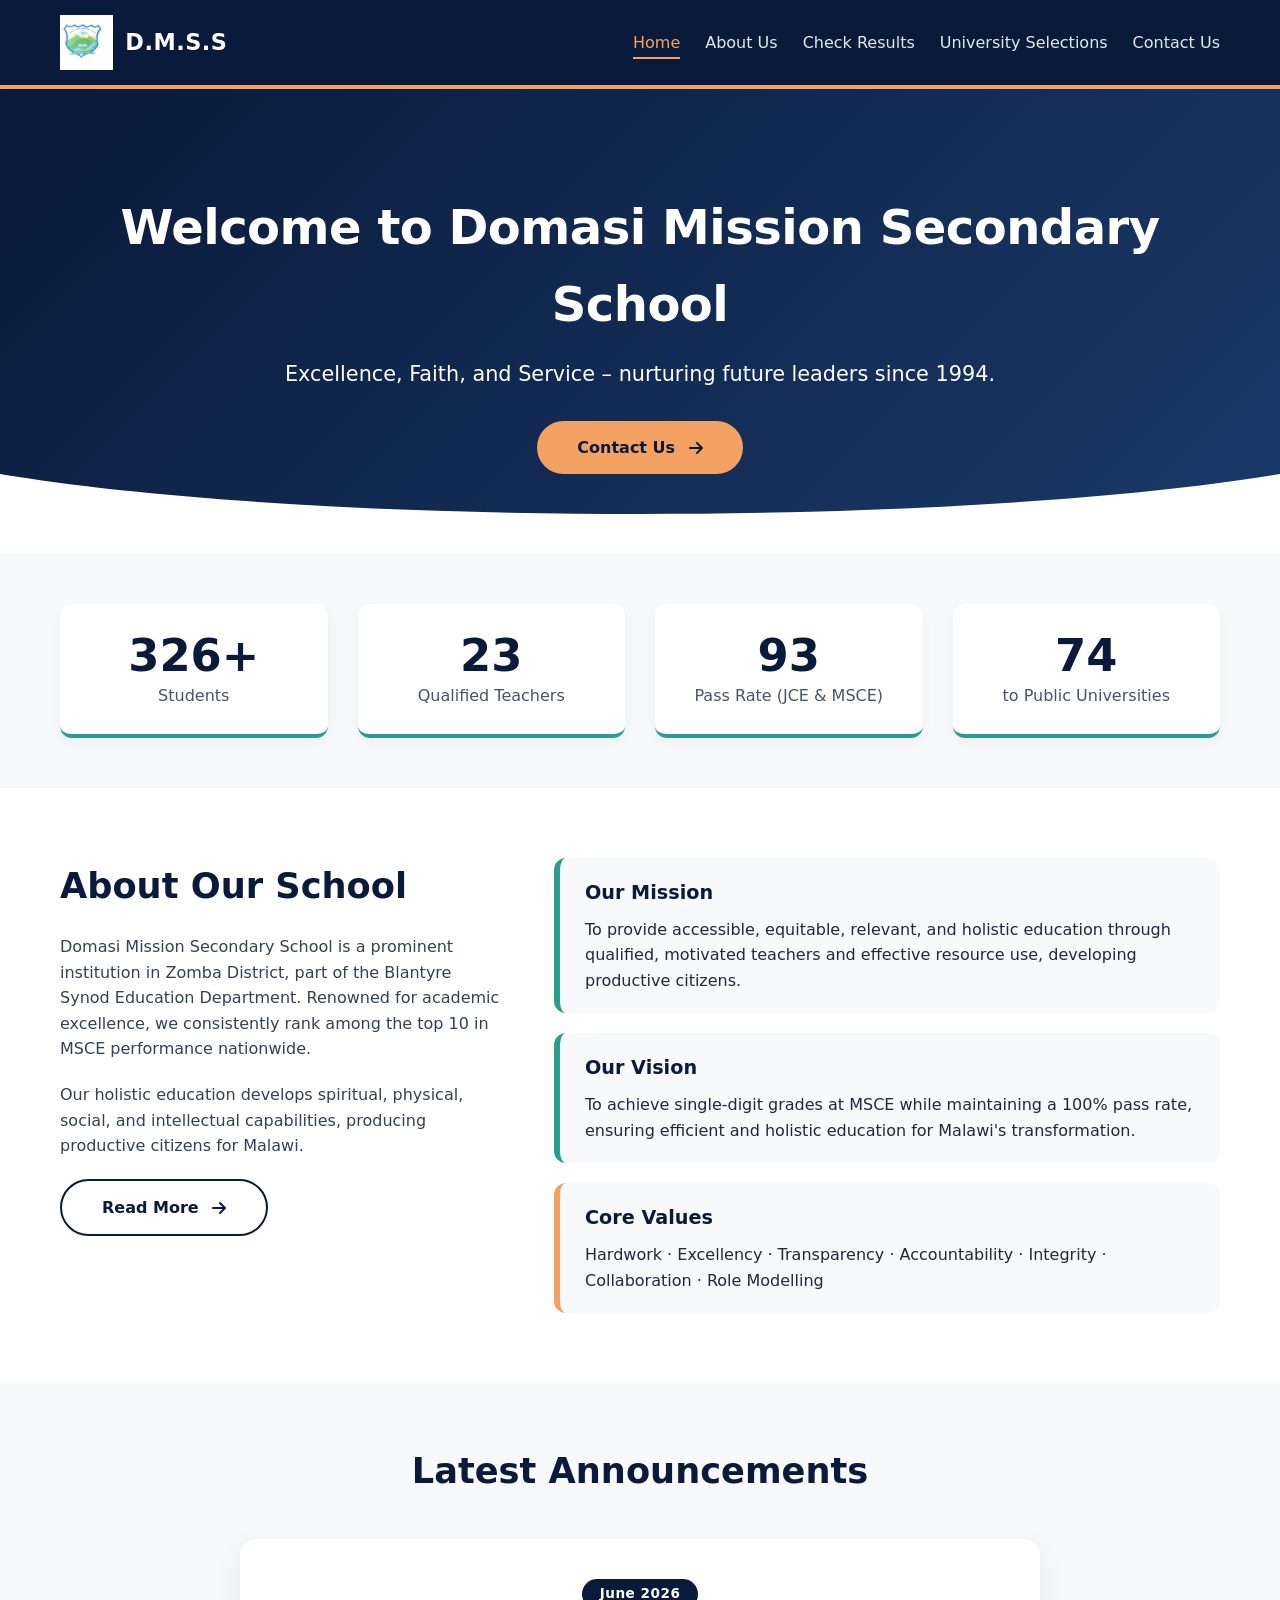
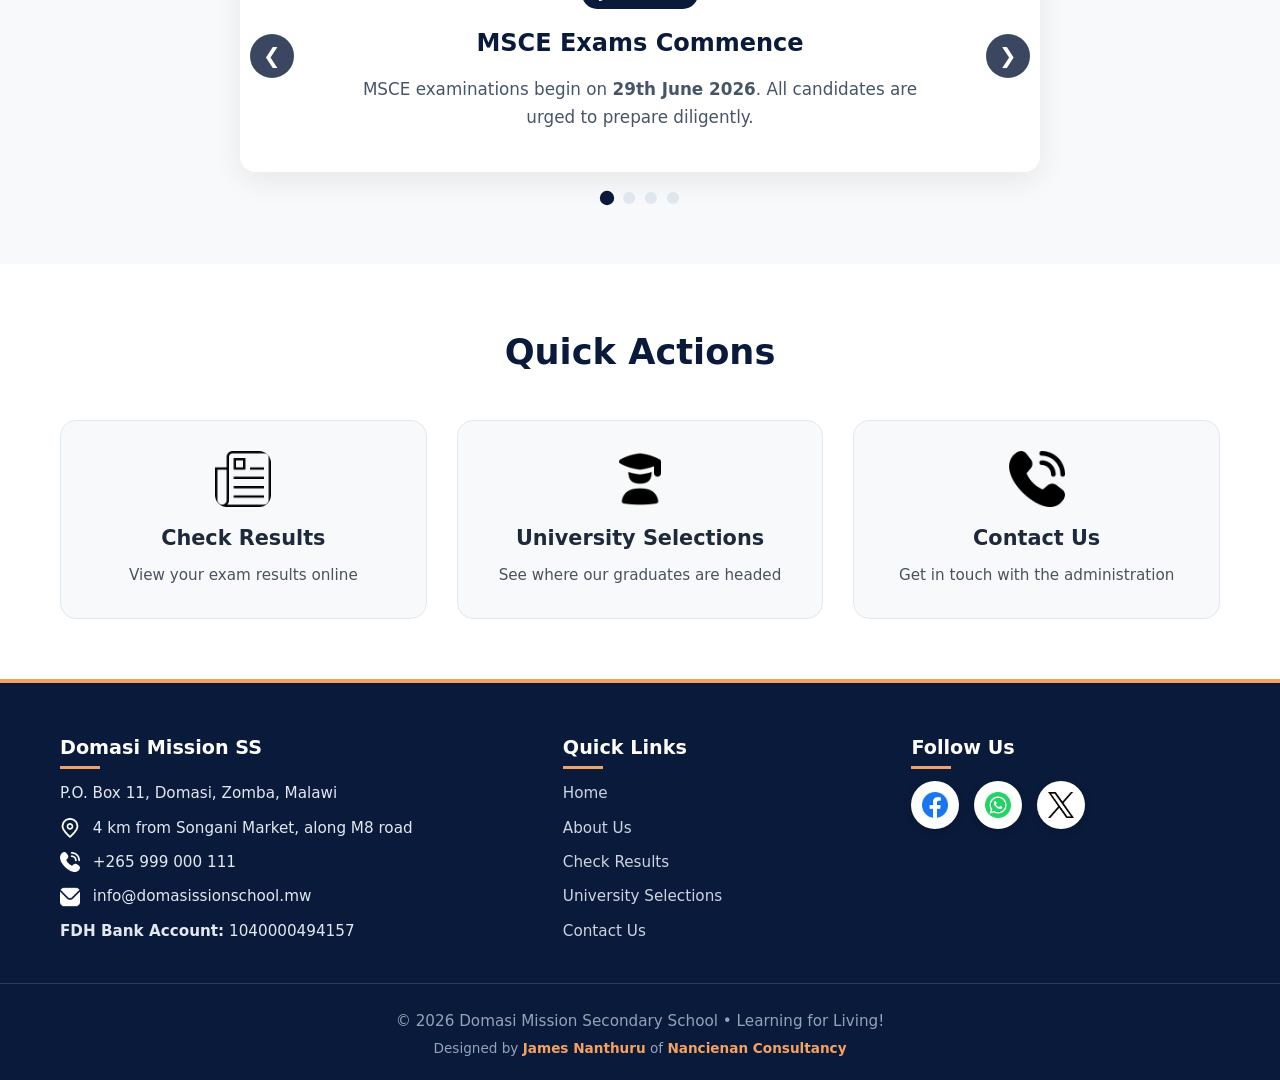
==== index.html @ 6a3d7a9d "the new web updates" ====
<!DOCTYPE html>
<html lang="en">
<head>
    <meta charset="UTF-8" />
    <meta name="viewport" content="width=device-width, initial-scale=1.0" />
    <meta name="description" content="Domasi Mission Secondary School – Excellence in Education, Faith, and Service. Top 10 MSCE performance in Malawi." />
    <meta name="author" content="James Nanthuru" />
    
    <!-- Favicon -->
    <link rel="icon" type="image/png" href="images/favicon.png" />
    
    <!-- Font Awesome for icons -->
    <link rel="stylesheet" href="https://cdnjs.cloudflare.com/ajax/libs/font-awesome/6.5.0/css/all.min.css" />
    
    <link rel="stylesheet" href="styles/styles.css" />
    <title>Home | Domasi Mission Secondary School</title>
</head>
<body>
    <!-- HEADER -->
    <header>
        <div class="container header-flex">
            <div class="logo">
                <img src="images/logo.jpg" alt="Domasi Mission Secondary School Logo" />
                <span class="school-name">D.M.S.S</span>
            </div>
            <nav>
                <ul class="navigation">
                    <li><a href="index.html" class="active">Home</a></li>
                    <li><a href="about.html">About Us</a></li>
                    <li><a href="results.html">Check Results</a></li>
                    <li><a href="university.html">University Selections</a></li>
                    <li><a href="contact.html">Contact Us</a></li>
                </ul>
            </nav>
        </div>
    </header>

    <!-- HERO BANNER -->
    <section class="hero">
        <div class="container hero-content">
            <h1 class="hero-title">Welcome to Domasi Mission Secondary School</h1>
            <p class="hero-subtitle">Excellence, Faith, and Service – nurturing future leaders since 1994.</p>
            <a href="contact.html" class="btn btn-primary">
                Contact Us <i class="fas fa-arrow-right"></i>
            </a>
        </div>
    </section>

    <!-- QUICK STATS (Animated) -->
    <section class="stats" id="stats-section">
        <div class="container stats-grid">
            <div class="stat-item" data-count="350">
                <span class="stat-number" id="stat1">0</span>
                <span class="stat-label">Students</span>
            </div>
            <div class="stat-item" data-count="25">
                <span class="stat-number" id="stat2">0</span>
                <span class="stat-label">Qualified Teachers</span>
            </div>
            <div class="stat-item" data-count="100">
                <span class="stat-number" id="stat3">0</span>
                <span class="stat-label">Pass Rate (JCE & MSCE)</span>
            </div>
            <div class="stat-item" data-count="80">
                <span class="stat-number" id="stat4">0</span>
                <span class="stat-label">to Public Universities</span>
            </div>
        </div>
    </section>

    <!-- ABOUT TEASER + MISSION/VISION -->
    <section class="about-teaser">
        <div class="container">
            <div class="about-grid">
                <div class="about-text fade-in">
                    <h2>About Our School</h2>
                    <p>
                        Domasi Mission Secondary School is a prominent institution in Zomba District, part of the Blantyre Synod Education Department. 
                        Renowned for academic excellence, we consistently rank among the top 10 in MSCE performance nationwide.
                    </p>
                    <p>
                        Our holistic education develops spiritual, physical, social, and intellectual capabilities, producing productive citizens for Malawi.
                    </p>
                    <a href="about.html" class="btn btn-secondary">
                        Read More <i class="fas fa-arrow-right"></i>
                    </a>
                </div>
                <div class="mission-vision">
                    <div class="mv-box fade-in">
                        <h3>Our Mission</h3>
                        <p>To provide accessible, equitable, relevant, and holistic education through qualified, motivated teachers and effective resource use, developing productive citizens.</p>
                    </div>
                    <div class="mv-box fade-in">
                        <h3>Our Vision</h3>
                        <p>To achieve single‑digit grades at MSCE while maintaining a 100% pass rate, ensuring efficient and holistic education for Malawi's transformation.</p>
                    </div>
                    <div class="mv-box values fade-in">
                        <h3>Core Values</h3>
                        <p>Hardwork · Excellency · Transparency · Accountability · Integrity · Collaboration · Role Modelling</p>
                    </div>
                </div>
            </div>
        </div>
    </section>

    <!-- LATEST NEWS / ANNOUNCEMENTS (CAROUSEL) -->
    <section class="news">
        <div class="container">
            <h2>Latest Announcements</h2>
            <div class="news-carousel-container">
                <div class="news-carousel" id="newsCarousel">
                    <div class="news-slide">
                        <span class="news-date">June 2026</span>
                        <h3>MSCE Exams Commence</h3>
                        <p>MSCE examinations begin on <strong>29th June 2026</strong>. All candidates are urged to prepare diligently.</p>
                    </div>
                    <div class="news-slide">
                        <span class="news-date">July 2026</span>
                        <h3>End of Year Exams (Forms 1 & 3)</h3>
                        <p>Exams for Forms 1 and 3 will start on <strong>6th July 2026</strong>. Detailed timetables are available at the school.</p>
                    </div>
                    <div class="news-slide">
                        <span class="news-date">July 2026</span>
                        <h3>School Closing Date</h3>
                        <p>The school will close for the academic year on <strong>24th July 2026</strong>. Safe travels to all learners.</p>
                    </div>
                    <div class="news-slide">
                        <span class="news-date">Coming Soon</span>
                        <h3>Entrance Exams</h3>
                        <p>Dates for the new academic year entrance exams will be announced shortly. Keep checking this space.</p>
                    </div>
                </div>
                <!-- Carousel Controls -->
                <button class="carousel-btn prev-btn" onclick="prevSlide()">&#10094;</button>
                <button class="carousel-btn next-btn" onclick="nextSlide()">&#10095;</button>
            </div>
            <!-- Dots/Indicators -->
            <div class="carousel-dots" id="carouselDots"></div>
        </div>
    </section>

    <!-- QUICK LINKS (Service Cards) -->
    <section class="quick-links">
        <div class="container">
            <h2>Quick Actions</h2>
            <div class="links-grid">
                <a href="results.html" class="link-card">
                    <img src="images/results.png" alt="Check Results" class="action-icon" />
                    <h3>Check Results</h3>
                    <p>View your exam results online</p>
                </a>
                <a href="university.html" class="link-card">
                    <img src="images/university.png" alt="University Selections" class="action-icon" />
                    <h3>University Selections</h3>
                    <p>See where our graduates are headed</p>
                </a>
                <a href="contact.html" class="link-card">
                    <img src="images/call.png" alt="Contact Us" class="action-icon" />
                    <h3>Contact Us</h3>
                    <p>Get in touch with the administration</p>
                </a>
            </div>
        </div>
    </section>

    <!-- ===== FOOTER ===== -->
    <footer>
        <div class="container footer-grid">
            <div class="footer-col">
                <h4>Domasi Mission SS</h4>
                <p>P.O. Box 11, Domasi, Zomba, Malawi</p>
                <p><img src="images/location.png" alt="Location" class="footer-icon" /> 4 km from Songani Market, along M8 road</p>
                <p><img src="images/call.png" alt="Phone" class="footer-icon" /> +265 999 000 111</p>
                <p><img src="images/email.png" alt="Email" class="footer-icon" /> info@domasissionschool.mw</p>
                <p><strong>FDH Bank Account:</strong> 1040000494157</p>
            </div>
            <div class="footer-col">
                <h4>Quick Links</h4>
                <ul>
                    <li><a href="index.html">Home</a></li>
                    <li><a href="about.html">About Us</a></li>
                    <li><a href="results.html">Check Results</a></li>
                    <li><a href="university.html">University Selections</a></li>
                    <li><a href="contact.html">Contact Us</a></li>
                </ul>
            </div>
            <div class="footer-col">
                <h4>Follow Us</h4>
                <div class="social-icons">
                    <a href="https://facebook.com" target="_blank"><img src="images/facebook.png" alt="Facebook" /></a>
                    <a href="https://web.whatsapp.com" target="_blank"><img src="images/whatsapp.png" alt="WhatsApp" /></a>
                    <a href="https://x.com" target="_blank"><img src="images/x-bw.png" alt="X (Twitter)" /></a>
                </div>
            </div>
        </div>

        <hr class="footer-divider" />

        <div class="container footer-bottom">
            <p class="footer-copy">
                &copy; 2026 Domasi Mission Secondary School &bull; Learning for Living!
            </p>
            <p class="footer-designed">
                Designed by <a href="https://www.linkedin.com/in/james-nanthuru-34a777254/" target="_blank" class="footer-link">James Nanthuru</a> of <strong>Nancienan Consultancy</strong>
            </p>
        </div>
    </footer>

    <!-- Back to Top Button -->
    <button id="backToTop" class="back-to-top" onclick="scrollToTop()">
        <i class="fas fa-chevron-up"></i>
    </button>

    <!-- ===== EXTERNAL JAVASCRIPT ===== -->
    <script src="scripts/domasi.js"></script>
</body>
</html>
---- styles/styles.css ----
/* ===== RESET & BASE ===== */
* {
    margin: 0;
    padding: 0;
    box-sizing: border-box;
}

body {
    font-family: 'Segoe UI', Roboto, system-ui, -apple-system, sans-serif;
    background-color: #ffffff;
    color: #1e293b;
    line-height: 1.6;
}

.container {
    max-width: 1200px;
    margin: 0 auto;
    padding: 0 20px;
}

a {
    text-decoration: none;
    color: inherit;
}

/* ===== HEADER ===== */
header {
    background-color: #0a1a3a;
    padding: 15px 0;
    border-bottom: 4px solid #f4a261;
}

.header-flex {
    display: flex;
    justify-content: space-between;
    align-items: center;
    flex-wrap: wrap;
}

.logo {
    display: flex;
    align-items: center;
    gap: 12px;
}

.logo img {
    height: 55px;
    width: auto;
}

.school-name {
    color: #ffffff;
    font-size: 1.4rem;
    font-weight: 700;
    letter-spacing: 0.5px;
}

.navigation {
    list-style: none;
    display: flex;
    gap: 25px;
}

.navigation li a {
    color: #e2e8f0;
    font-weight: 500;
    padding: 5px 0;
    border-bottom: 2px solid transparent;
    transition: 0.3s;
}

.navigation li a:hover,
.navigation li a.active {
    color: #f4a261;
    border-bottom-color: #f4a261;
}

/* ===== HERO ===== */
.hero {
    background: linear-gradient(135deg, #0a1a3a 0%, #1a3a6a 100%);
    color: #fff;
    padding: 100px 0 80px;
    text-align: center;
    position: relative;
}

.hero::after {
    content: '';
    position: absolute;
    bottom: 0;
    left: 0;
    right: 0;
    height: 80px;
    background: url("data:image/svg+xml,%3Csvg xmlns='http://www.w3.org/2000/svg' viewBox='0 0 1200 120' preserveAspectRatio='none'%3E%3Cpath d='M0,0 C300,80 900,80 1200,0 L1200,120 L0,120Z' fill='%23ffffff'/%3E%3C/svg%3E") no-repeat bottom;
    background-size: 100% 100%;
}

.hero-content {
    position: relative;
    z-index: 2;
}

.hero h1 {
    font-size: 3rem;
    margin-bottom: 15px;
    letter-spacing: -0.5px;
}

.hero p {
    font-size: 1.3rem;
    margin-bottom: 30px;
    opacity: 0.9;
}

.btn {
    display: inline-block;
    padding: 14px 40px;
    border-radius: 50px;
    font-weight: 600;
    transition: 0.3s;
    border: none;
    cursor: pointer;
}

.btn-primary {
    background-color: #f4a261;
    color: #0a1a3a;
}

.btn-primary:hover {
    background-color: #e9c46a;
    transform: translateY(-3px);
    box-shadow: 0 8px 25px rgba(244, 162, 97, 0.4);
}

.btn-secondary {
    background-color: transparent;
    color: #0a1a3a;
    border: 2px solid #0a1a3a;
}

.btn-secondary:hover {
    background-color: #0a1a3a;
    color: #fff;
}

/* ===== STATS ===== */
.stats {
    background-color: #f8f9fa;
    padding: 50px 0;
}

.stats-grid {
    display: grid;
    grid-template-columns: repeat(auto-fit, minmax(200px, 1fr));
    gap: 30px;
    text-align: center;
}

.stat-item {
    background: #fff;
    border-radius: 12px;
    padding: 25px 15px;
    box-shadow: 0 4px 12px rgba(0,0,0,0.05);
    border-bottom: 4px solid #2a9d8f;
}

.stat-number {
    display: block;
    font-size: 2.8rem;
    font-weight: 800;
    color: #0a1a3a;
    line-height: 1.2;
}

.stat-label {
    font-size: 1rem;
    color: #475569;
    font-weight: 500;
}

/* ===== ABOUT TEASER (Homepage) - UPDATED WITH HOVER ===== */
.about-teaser {
    padding: 70px 0;
}

.about-grid {
    display: grid;
    grid-template-columns: 1fr 1.5fr;
    gap: 50px;
    align-items: start;
}

.about-text h2 {
    font-size: 2.2rem;
    color: #0a1a3a;
    margin-bottom: 20px;
}

.about-text p {
    margin-bottom: 20px;
    color: #334155;
}

.mission-vision {
    display: flex;
    flex-direction: column;
    gap: 20px;
}

.mv-box {
    background: #f8f9fa;
    padding: 20px 25px;
    border-radius: 12px;
    border-left: 6px solid #2a9d8f;
    transition: all 0.3s ease;
}

.mv-box:hover {
    transform: translateY(-5px);
    box-shadow: 0 8px 25px rgba(0, 0, 0, 0.08);
    border-left-color: #f4a261;
}

.mv-box h3 {
    color: #0a1a3a;
    font-size: 1.2rem;
    margin-bottom: 8px;
}

.mv-box.values {
    border-left-color: #f4a261;
}

.mv-box.values:hover {
    border-left-color: #2a9d8f;
}

.mv-box.values p {
    font-weight: 500;
    color: #1e293b;
}

/* ===== NEWS ===== */
.news {
    background-color: #f8f9fa;
    padding: 60px 0;
}

.news h2 {
    text-align: center;
    font-size: 2.2rem;
    color: #0a1a3a;
    margin-bottom: 40px;
}

.news-grid {
    display: grid;
    grid-template-columns: repeat(auto-fit, minmax(250px, 1fr));
    gap: 25px;
}

.news-card {
    background: #fff;
    padding: 25px;
    border-radius: 12px;
    box-shadow: 0 4px 10px rgba(0,0,0,0.04);
    transition: 0.3s;
    border-top: 4px solid #2a9d8f;
}

.news-card:hover {
    transform: translateY(-5px);
    box-shadow: 0 12px 30px rgba(0,0,0,0.08);
}

.news-date {
    display: inline-block;
    background: #0a1a3a;
    color: #fff;
    padding: 4px 14px;
    border-radius: 30px;
    font-size: 0.8rem;
    font-weight: 600;
    letter-spacing: 0.5px;
    margin-bottom: 12px;
}

.news-card h3 {
    color: #0a1a3a;
    font-size: 1.2rem;
    margin-bottom: 8px;
}

.news-card p {
    color: #475569;
    font-size: 0.95rem;
}

/* ===== QUICK LINKS ===== */
.quick-links {
    padding: 60px 0;
}

.quick-links h2 {
    text-align: center;
    font-size: 2.2rem;
    color: #0a1a3a;
    margin-bottom: 40px;
}

.links-grid {
    display: grid;
    grid-template-columns: repeat(auto-fit, minmax(200px, 1fr));
    gap: 30px;
}

.link-card {
    background: #f8f9fa;
    padding: 30px 20px;
    border-radius: 16px;
    text-align: center;
    transition: all 0.3s ease;
    border: 1px solid #e2e8f0;
}

.link-card:hover {
    background: #0a1a3a;
    color: #fff;
    transform: scale(1.03);
    border-color: #0a1a3a;
}

.link-card:hover h3,
.link-card:hover p {
    color: #ffffff;
}

/* --- Custom PNG Icons in Quick Actions --- */
.action-icon {
    width: 56px;
    height: 56px;
    object-fit: contain;
    display: block;
    margin: 0 auto 15px;
    transition: all 0.3s ease;
    filter: none;
    border-radius: 12px;
}

.link-card:hover .action-icon {
    transform: scale(1.1) rotate(-10deg);
    filter: brightness(0) invert(1);
    box-shadow: 0 8px 20px rgba(255, 255, 255, 0.2);
}

.link-card h3 {
    font-size: 1.3rem;
    margin-bottom: 8px;
}

.link-card p {
    font-size: 0.95rem;
    opacity: 0.8;
}

/* ===== FOOTER - UPDATED WITH BOTTOM SECTION ===== */
footer {
    background-color: #0a1a3a;
    color: #e2e8f0;
    padding: 50px 0 20px;
    border-top: 4px solid #f4a261;
}

.footer-grid {
    display: grid;
    grid-template-columns: 1.5fr 1fr 1fr;
    gap: 40px;
    padding-bottom: 20px;
}

.footer-col h4 {
    color: #fff;
    font-size: 1.2rem;
    margin-bottom: 18px;
    position: relative;
}

.footer-col h4::after {
    content: '';
    position: absolute;
    left: 0;
    bottom: -6px;
    width: 40px;
    height: 3px;
    background: #f4a261;
}

.footer-col p,
.footer-col li {
    margin-bottom: 10px;
    font-size: 0.95rem;
}

.footer-col ul {
    list-style: none;
}

.footer-col ul li a {
    color: #cbd5e1;
    transition: 0.3s;
}

.footer-col ul li a:hover {
    color: #f4a261;
    padding-left: 5px;
}

/* --- SOCIAL ICONS --- */
.social-icons {
    display: flex;
    gap: 15px;
    margin-top: 10px;
    flex-wrap: wrap;
}

.social-icons a {
    display: inline-flex;
    align-items: center;
    justify-content: center;
    width: 48px;
    height: 48px;
    background-color: #ffffff;
    border-radius: 50%;
    transition: all 0.3s ease;
    box-shadow: 0 2px 8px rgba(0, 0, 0, 0.15);
    text-decoration: none;
}

.social-icons a:hover {
    background-color: #f4a261;
    transform: translateY(-4px);
    box-shadow: 0 6px 18px rgba(244, 162, 97, 0.4);
}

.social-icons img {
    width: 26px;
    height: 26px;
    display: block;
    filter: none;
}

/* --- FOOTER DIVIDER --- */
.footer-divider {
    border: none;
    border-top: 1px solid rgba(255, 255, 255, 0.15);
    margin: 10px 0 20px;
}

/* --- FOOTER BOTTOM SECTION --- */
.footer-bottom {
    display: flex;
    flex-direction: column;
    align-items: center;
    justify-content: center;
    text-align: center;
    gap: 5px;
    padding-top: 5px;
}

.footer-copy {
    font-size: 0.95rem;
    color: #94a3b8;
    margin: 0;
}

.footer-designed {
    font-size: 0.85rem;
    color: #94a3b8;
    margin: 0;
}

.footer-designed strong {
    color: #f4a261;
    font-weight: 600;
}

/* --- FOOTER ICONS --- */
.footer-icon {
    width: 20px;
    height: 20px;
    object-fit: contain;
    margin-right: 8px;
    vertical-align: middle;
    display: inline-block;
    filter: brightness(0) invert(1);
}

.footer-col p:hover .footer-icon {
    filter: brightness(0) invert(0.7) sepia(1) hue-rotate(330deg) saturate(3);
}

/* ===== RESPONSIVE ===== */
@media (max-width: 900px) {
    .about-grid {
        grid-template-columns: 1fr;
        gap: 30px;
    }
    .footer-grid {
        grid-template-columns: 1fr 1fr;
    }
    .hero h1 {
        font-size: 2.2rem;
    }
}

@media (max-width: 700px) {
    .header-flex {
        flex-direction: column;
        gap: 15px;
    }
    .navigation {
        flex-wrap: wrap;
        justify-content: center;
        gap: 12px 20px;
    }
    .stats-grid {
        grid-template-columns: 1fr 1fr;
    }
    .footer-grid {
        grid-template-columns: 1fr;
        gap: 30px;
        text-align: center;
    }
    .footer-col h4::after {
        left: 50%;
        transform: translateX(-50%);
    }
    .social-icons {
        justify-content: center;
    }
    .hero {
        padding: 60px 0 50px;
    }
    .hero h1 {
        font-size: 1.8rem;
    }
    .news-grid {
        grid-template-columns: 1fr;
    }
}

@media (max-width: 480px) {
    .stats-grid {
        grid-template-columns: 1fr;
    }
    .links-grid {
        grid-template-columns: 1fr;
    }
}

/* ======================================== */
/* ===== CONTACT PAGE SPECIFIC STYLES ===== */
/* ======================================== */

.company-info {
    background: #f8f9fa;
    padding: 60px 0 40px;
    text-align: center;
    border-bottom: 1px solid #e2e8f0;
}

.company-info h1 {
    font-size: 2.8rem;
    color: #0a1a3a;
    margin-bottom: 20px;
    letter-spacing: -0.5px;
}

.company-info address {
    font-style: normal;
    font-size: 1.15rem;
    line-height: 1.9;
    color: #1e293b;
}

.company-info address a {
    color: #2a9d8f;
    font-weight: 500;
    text-decoration: underline;
}

.company-info address a:hover {
    color: #f4a261;
}

.contact-two-column {
    display: grid;
    grid-template-columns: 1fr 1fr;
    gap: 50px;
    padding: 60px 0;
    align-items: start;
}

.contact-two-column h2 {
    font-size: 1.8rem;
    color: #0a1a3a;
    margin-bottom: 20px;
    border-left: 6px solid #f4a261;
    padding-left: 15px;
}

.contact-map iframe {
    width: 100%;
    height: 400px;
    border: 0;
    border-radius: 16px;
    box-shadow: 0 8px 25px rgba(0, 0, 0, 0.08);
}

.contact-form label {
    display: block;
    font-weight: 600;
    color: #0a1a3a;
    margin-top: 18px;
    margin-bottom: 4px;
}

.contact-form input[type="text"],
.contact-form input[type="email"],
.contact-form textarea {
    width: 100%;
    padding: 12px 16px;
    border: 2px solid #e2e8f0;
    border-radius: 10px;
    font-size: 1rem;
    transition: 0.3s;
    background: #fff;
    font-family: inherit;
}

.contact-form input:focus,
.contact-form textarea:focus {
    outline: none;
    border-color: #2a9d8f;
    box-shadow: 0 0 0 4px rgba(42, 157, 143, 0.15);
}

.contact-form fieldset {
    border: 2px solid #e2e8f0;
    border-radius: 12px;
    padding: 18px 22px;
    margin-top: 20px;
}

.contact-form legend {
    font-weight: 700;
    color: #0a1a3a;
    padding: 0 8px;
}

.contact-form fieldset label {
    display: inline-block;
    font-weight: 400;
    margin-right: 20px;
    margin-top: 8px;
    cursor: pointer;
}

.contact-form fieldset input[type="radio"] {
    margin-right: 6px;
    accent-color: #2a9d8f;
    transform: scale(1.1);
}

.checkbox-label {
    display: flex !important;
    align-items: center;
    gap: 10px;
    font-weight: 400 !important;
    margin-top: 18px;
    cursor: pointer;
}

.checkbox-label input[type="checkbox"] {
    width: 20px;
    height: 20px;
    accent-color: #2a9d8f;
    cursor: pointer;
}

.submit-btn {
    margin-top: 25px;
    width: 100%;
    padding: 16px;
    font-size: 1.2rem;
    cursor: pointer;
    background-color: #0a1a3a;
    color: #fff;
    border: none;
    border-radius: 50px;
    font-weight: 700;
    transition: 0.3s;
    letter-spacing: 0.5px;
}

.submit-btn:hover {
    background-color: #f4a261;
    color: #0a1a3a;
    transform: translateY(-3px);
    box-shadow: 0 8px 25px rgba(244, 162, 97, 0.4);
}

.team-section {
    background: #f8f9fa;
    padding: 60px 0 70px;
}

.team-section h2 {
    text-align: center;
    font-size: 2.2rem;
    color: #0a1a3a;
    margin-bottom: 45px;
}

.staff {
    display: grid;
    grid-template-columns: repeat(auto-fit, minmax(170px, 1fr));
    gap: 35px;
    text-align: center;
}

.staff figure {
    background: #fff;
    border-radius: 20px;
    padding: 25px 15px 20px;
    box-shadow: 0 4px 15px rgba(0, 0, 0, 0.04);
    transition: 0.3s;
    border-bottom: 4px solid transparent;
}

.staff figure:hover {
    transform: translateY(-8px);
    box-shadow: 0 12px 35px rgba(0, 0, 0, 0.08);
    border-bottom-color: #f4a261;
}

.staff figure img {
    width: 140px;
    height: 140px;
    object-fit: cover;
    border-radius: 50%;
    border: 4px solid #e2e8f0;
    margin-bottom: 15px;
    background: #f1f5f9;
    transition: 0.3s;
}

.staff figure:hover img {
    border-color: #2a9d8f;
}

.staff figcaption {
    font-size: 0.95rem;
    line-height: 1.6;
    color: #1e293b;
}

.staff figcaption strong {
    display: block;
    font-size: 1.1rem;
    color: #0a1a3a;
    margin-bottom: 2px;
}

@media (max-width: 900px) {
    .contact-two-column {
        grid-template-columns: 1fr;
        gap: 40px;
    }
    .contact-map iframe {
        height: 300px;
    }
    .staff {
        grid-template-columns: repeat(auto-fit, minmax(150px, 1fr));
    }
    .staff figure img {
        width: 110px;
        height: 110px;
    }
}

@media (max-width: 600px) {
    .company-info h1 {
        font-size: 2.2rem;
    }
    .company-info address {
        font-size: 1rem;
    }
    .contact-form fieldset label {
        display: block;
        margin-right: 0;
    }
    .staff {
        grid-template-columns: 1fr 1fr;
        gap: 20px;
    }
    .staff figure {
        padding: 15px 10px;
    }
    .staff figure img {
        width: 90px;
        height: 90px;
    }
}

@media (max-width: 420px) {
    .staff {
        grid-template-columns: 1fr;
        max-width: 250px;
        margin: 0 auto;
    }
}

/* ======================================== */
/* ===== ABOUT PAGE SPECIFIC STYLES ===== */
/* ======================================== */

.about-hero {
    background: linear-gradient(135deg, #0a1a3a 0%, #1a3a6a 100%);
    color: #fff;
    padding: 80px 0 60px;
    text-align: center;
}

.about-hero h1 {
    font-size: 3rem;
    margin-bottom: 15px;
}

.about-hero p {
    font-size: 1.3rem;
    opacity: 0.9;
}

.our-story {
    padding: 60px 0;
    background: #fff;
}

.our-story h2 {
    font-size: 2.2rem;
    color: #0a1a3a;
    margin-bottom: 25px;
    text-align: center;
}

.story-content {
    max-width: 800px;
    margin: 0 auto;
    font-size: 1.1rem;
    line-height: 1.8;
    color: #1e293b;
}

.story-content p {
    margin-bottom: 18px;
}

.mission-vision-values {
    background: #f8f9fa;
    padding: 60px 0;
}

.mv-grid {
    display: grid;
    grid-template-columns: repeat(auto-fit, minmax(280px, 1fr));
    gap: 25px;
}

.mv-card {
    background: #fff;
    padding: 20px 20px 25px;
    border-radius: 16px;
    box-shadow: 0 4px 15px rgba(0, 0, 0, 0.05);
    border-bottom: 4px solid #2a9d8f;
    display: flex;
    flex-direction: column;
    align-items: center;
    text-align: center;
    transition: all 0.3s ease;
}

.mv-card:hover {
    transform: translateY(-5px);
    box-shadow: 0 8px 25px rgba(0, 0, 0, 0.1);
    border-bottom-color: #f4a261;
}

.mv-card h3 {
    color: #0a1a3a;
    font-size: 1.5rem;
    margin-bottom: 10px;
    text-align: center;
}

.mv-card p {
    color: #334155;
    line-height: 1.6;
    margin-bottom: 0;
    max-width: 90%;
}

.values-card {
    border-bottom-color: #f4a261;
}

.values-card:hover {
    border-bottom-color: #2a9d8f;
}

.values-card ul {
    list-style: none;
    padding: 0;
    display: flex;
    flex-wrap: wrap;
    justify-content: center;
    gap: 8px 12px;
    margin: 5px 0 0;
}

.values-card ul li {
    background: #f1f5f9;
    padding: 5px 14px;
    border-radius: 30px;
    font-weight: 500;
    color: #0a1a3a;
    font-size: 0.9rem;
}

.academic-excellence {
    padding: 60px 0;
    background: #fff;
}

.academic-excellence h2 {
    text-align: center;
    font-size: 2.2rem;
    color: #0a1a3a;
    margin-bottom: 40px;
}

.excellence-grid {
    display: grid;
    grid-template-columns: repeat(auto-fit, minmax(160px, 1fr));
    gap: 30px;
    text-align: center;
}

.excellence-item {
    background: #f8f9fa;
    padding: 25px 15px;
    border-radius: 12px;
    border-bottom: 4px solid #f4a261;
}

.excellence-number {
    display: block;
    font-size: 2.8rem;
    font-weight: 800;
    color: #0a1a3a;
    line-height: 1.2;
}

.excellence-label {
    font-size: 1rem;
    color: #475569;
    font-weight: 500;
}

.subjects {
    background: #f8f9fa;
    padding: 60px 0;
}

.subjects h2 {
    text-align: center;
    font-size: 2.2rem;
    color: #0a1a3a;
    margin-bottom: 15px;
}

.subjects-intro {
    text-align: center;
    max-width: 700px;
    margin: 0 auto 35px;
    font-size: 1.1rem;
    color: #475569;
}

.subjects-grid {
    display: flex;
    flex-wrap: wrap;
    justify-content: center;
    gap: 12px;
    max-width: 900px;
    margin: 0 auto;
}

.subject-tag {
    background: #fff;
    color: #0a1a3a;
    padding: 10px 22px;
    border-radius: 50px;
    font-weight: 600;
    font-size: 0.95rem;
    border: 2px solid #e2e8f0;
    transition: 0.3s;
}

.subject-tag:hover {
    background: #0a1a3a;
    color: #fff;
    border-color: #0a1a3a;
    transform: scale(1.05);
}

.subjects-note {
    text-align: center;
    margin-top: 30px;
    font-style: italic;
    color: #475569;
}

.why-choose {
    padding: 60px 0;
    background: #fff;
}

.why-choose h2 {
    text-align: center;
    font-size: 2.2rem;
    color: #0a1a3a;
    margin-bottom: 40px;
}

.why-grid {
    display: grid;
    grid-template-columns: repeat(auto-fit, minmax(250px, 1fr));
    gap: 25px;
}

.why-item {
    text-align: center;
    padding: 20px 15px;
    background: #f8f9fa;
    border-radius: 16px;
    transition: 0.3s;
    border-bottom: 4px solid transparent;
}

.why-item:hover {
    transform: translateY(-5px);
    box-shadow: 0 8px 25px rgba(0,0,0,0.06);
    border-bottom-color: #2a9d8f;
}

.why-icon {
    font-size: 2.8rem;
    display: block;
    margin-bottom: 12px;
}

.why-icon-img {
    width: 50px;
    height: 50px;
    object-fit: contain;
    display: block;
    margin: 0 auto 12px;
}

.why-item h3 {
    color: #0a1a3a;
    font-size: 1.2rem;
    margin-bottom: 8px;
}

.why-item p {
    color: #475569;
    font-size: 0.95rem;
    line-height: 1.5;
    margin-bottom: 0;
}

.about-team {
    background: #f8f9fa;
}

.about-team .team-cta {
    text-align: center;
    margin-top: 30px;
}

.team-cta .btn {
    background-color: #0a1a3a;
    color: #fff;
}

.team-cta .btn:hover {
    background-color: #f4a261;
    color: #0a1a3a;
}

.contact-icon {
    width: 20px;
    height: 20px;
    object-fit: contain;
    margin-right: 8px;
    vertical-align: middle;
    display: inline-block;
}

@media (max-width: 700px) {
    .about-hero h1 {
        font-size: 2.2rem;
    }
    .about-hero p {
        font-size: 1rem;
    }
    .mv-grid {
        grid-template-columns: 1fr;
    }
    .excellence-grid {
        grid-template-columns: 1fr 1fr;
    }
    .subjects-grid {
        gap: 10px;
    }
    .subject-tag {
        font-size: 0.85rem;
        padding: 8px 16px;
    }
    .why-grid {
        grid-template-columns: 1fr 1fr;
    }
}

@media (max-width: 480px) {
    .excellence-grid {
        grid-template-columns: 1fr;
    }
    .why-grid {
        grid-template-columns: 1fr;
    }
}

/* ======================================== */
/* ===== RESULTS PAGE SPECIFIC STYLES ===== */
/* ======================================== */

.results-hero {
    background: linear-gradient(135deg, #0a1a3a 0%, #1a3a6a 100%);
    color: #fff;
    padding: 60px 0 40px;
    text-align: center;
}

.results-hero h1 {
    font-size: 2.8rem;
    margin-bottom: 10px;
}

.results-hero p {
    font-size: 1.2rem;
    opacity: 0.9;
}

.result-search-section {
    padding: 60px 0 40px;
    background: #f8f9fa;
}

.search-box {
    max-width: 600px;
    margin: 0 auto;
    background: #fff;
    padding: 35px 30px;
    border-radius: 16px;
    box-shadow: 0 4px 20px rgba(0,0,0,0.06);
}

.search-box label {
    display: block;
    font-weight: 700;
    font-size: 1.1rem;
    color: #0a1a3a;
    margin-bottom: 8px;
}

.search-input-group {
    display: flex;
    gap: 12px;
}

.search-input-group input {
    flex: 1;
    padding: 14px 18px;
    border: 2px solid #e2e8f0;
    border-radius: 12px;
    font-size: 1rem;
    transition: 0.3s;
    font-family: inherit;
}

.search-input-group input[type="password"] {
    letter-spacing: 2px;
}

.search-input-group input:focus {
    outline: none;
    border-color: #2a9d8f;
    box-shadow: 0 0 0 4px rgba(42, 157, 143, 0.15);
}

.search-input-group button {
    padding: 14px 32px;
    background-color: #0a1a3a;
    color: #fff;
    border: none;
    border-radius: 12px;
    font-weight: 700;
    font-size: 1rem;
    cursor: pointer;
    transition: 0.3s;
    white-space: nowrap;
}

.search-input-group button:hover {
    background-color: #f4a261;
    transform: translateY(-2px);
    box-shadow: 0 4px 15px rgba(244, 162, 97, 0.4);
}

.search-hint {
    margin-top: 12px;
    font-size: 0.9rem;
    color: #94a3b8;
    text-align: center;
}

#resultDisplay {
    max-width: 600px;
    margin: 30px auto 0;
}

.success-message {
    background: #d4edda;
    border: 2px solid #2a9d8f;
    border-radius: 12px;
    padding: 20px 25px;
    text-align: center;
    display: flex;
    flex-direction: column;
    align-items: center;
    gap: 8px;
}

.success-icon {
    font-size: 2.5rem;
}

.success-message p {
    color: #0a1a3a;
    font-size: 1.05rem;
    margin: 0;
}

.success-message .small-text {
    font-size: 0.9rem;
    color: #475569;
}

.success-message .small-text a {
    color: #2a9d8f;
    font-weight: 600;
    text-decoration: underline;
}

.error-message {
    background: #f8d7da;
    border: 2px solid #e76f51;
    border-radius: 12px;
    padding: 20px 25px;
    text-align: center;
    display: flex;
    flex-direction: column;
    align-items: center;
    gap: 8px;
}

.error-icon {
    font-size: 2.5rem;
}

.error-message p {
    color: #0a1a3a;
    font-size: 1.05rem;
    margin: 0;
}

.error-message .small-text {
    font-size: 0.9rem;
    color: #6c757d;
    margin-top: 5px;
}

.spinner {
    text-align: center;
    margin: 30px auto;
    padding: 20px;
}

.spinner-circle {
    width: 50px;
    height: 50px;
    border: 4px solid #e2e8f0;
    border-top: 4px solid #0a1a3a;
    border-radius: 50%;
    animation: spin 1s linear infinite;
    margin: 0 auto 15px;
}

@keyframes spin {
    0% { transform: rotate(0deg); }
    100% { transform: rotate(360deg); }
}

.spinner p {
    color: #475569;
    font-size: 1rem;
}

.help-section {
    padding: 60px 0;
    background: #fff;
}

.help-section h2 {
    text-align: center;
    font-size: 2.2rem;
    color: #0a1a3a;
    margin-bottom: 40px;
}

.help-grid {
    display: grid;
    grid-template-columns: repeat(auto-fit, minmax(250px, 1fr));
    gap: 30px;
}

.help-item {
    text-align: center;
    padding: 25px 20px;
    background: #f8f9fa;
    border-radius: 16px;
    border-bottom: 4px solid transparent;
    transition: 0.3s;
}

.help-item:hover {
    transform: translateY(-5px);
    border-bottom-color: #2a9d8f;
    box-shadow: 0 8px 25px rgba(0,0,0,0.06);
}

.help-icon {
    font-size: 2.5rem;
    display: block;
    margin-bottom: 15px;
}

.help-icon-img {
    width: 48px;
    height: 48px;
    object-fit: contain;
    display: block;
    margin: 0 auto 15px;
    transition: all 0.3s ease;
}

.help-item:hover .help-icon-img {
    transform: scale(1.1);
}

.help-item h3 {
    color: #0a1a3a;
    font-size: 1.1rem;
    margin-bottom: 10px;
}

.help-item p {
    color: #475569;
    font-size: 0.95rem;
    line-height: 1.6;
}

@media (max-width: 600px) {
    .results-hero h1 {
        font-size: 2rem;
    }
    .search-input-group {
        flex-direction: column;
    }
    .search-input-group button {
        width: 100%;
    }
    .search-box {
        padding: 20px 15px;
    }
    .help-grid {
        grid-template-columns: 1fr;
    }
}

/* ======================================== */
/* ===== UNIVERSITY SELECTION PAGE ===== */
/* ======================================== */

/* Hero */
.uni-hero {
    background: linear-gradient(135deg, #0a1a3a 0%, #1a3a6a 100%);
    color: #fff;
    padding: 80px 0 60px;
    text-align: center;
}

.uni-hero h1 {
    font-size: 3rem;
    margin-bottom: 15px;
}

.uni-hero p {
    font-size: 1.3rem;
    opacity: 0.9;
}

/* Stats Cards */
.uni-stats {
    padding: 40px 0 20px;
    background: #f8f9fa;
}

.uni-stats-grid {
    display: grid;
    grid-template-columns: repeat(auto-fit, minmax(180px, 1fr));
    gap: 25px;
}

.uni-stat-card {
    background: #fff;
    padding: 25px 20px;
    border-radius: 16px;
    text-align: center;
    box-shadow: 0 4px 15px rgba(0,0,0,0.05);
    border-bottom: 4px solid #f4a261;
    transition: 0.3s;
}

.uni-stat-card:hover {
    transform: translateY(-5px);
    box-shadow: 0 8px 30px rgba(0,0,0,0.08);
}

.uni-stat-number {
    display: block;
    font-size: 2.8rem;
    font-weight: 800;
    color: #0a1a3a;
    line-height: 1.2;
}

.uni-stat-label {
    font-size: 0.95rem;
    color: #475569;
    font-weight: 500;
}

/* Charts Section */
.uni-charts {
    padding: 60px 0;
    background: #fff;
}

.uni-charts h2 {
    text-align: center;
    font-size: 2.2rem;
    color: #0a1a3a;
    margin-bottom: 40px;
}

.charts-grid {
    display: grid;
    grid-template-columns: repeat(auto-fit, minmax(320px, 1fr));
    gap: 30px;
}

.chart-card {
    background: #f8f9fa;
    padding: 25px 20px 30px;
    border-radius: 16px;
    box-shadow: 0 4px 15px rgba(0,0,0,0.04);
}

.chart-card h3 {
    text-align: center;
    color: #0a1a3a;
    font-size: 1.2rem;
    margin-bottom: 15px;
}

.chart-wrapper {
    position: relative;
    height: 250px;
}

/* Table Section */
.uni-table-section {
    padding: 60px 0;
    background: #f8f9fa;
}

.uni-table-section h2 {
    text-align: center;
    font-size: 2.2rem;
    color: #0a1a3a;
    margin-bottom: 10px;
}

.table-subtitle {
    text-align: center;
    color: #475569;
    margin-bottom: 30px;
}

/* Search */
.table-search {
    display: flex;
    gap: 15px;
    margin-bottom: 25px;
    flex-wrap: wrap;
    max-width: 700px;
    margin-left: auto;
    margin-right: auto;
}

.search-input-wrapper {
    position: relative;
    flex: 1;
    min-width: 200px;
}

.search-input-icon {
    position: absolute;
    left: 14px;
    top: 50%;
    transform: translateY(-50%);
    width: 20px;
    height: 20px;
    object-fit: contain;
    opacity: 0.6;
    pointer-events: none;
}

.search-input-wrapper input {
    width: 100%;
    padding: 12px 18px 12px 44px;
    border: 2px solid #e2e8f0;
    border-radius: 12px;
    font-size: 1rem;
    transition: 0.3s;
    font-family: inherit;
    background: #fff;
}

.search-input-wrapper input:focus {
    outline: none;
    border-color: #2a9d8f;
    box-shadow: 0 0 0 4px rgba(42, 157, 143, 0.15);
}

.search-input-wrapper input::placeholder {
    color: #94a3b8;
}

.table-search select {
    padding: 12px 18px;
    border: 2px solid #e2e8f0;
    border-radius: 12px;
    font-size: 1rem;
    background: #fff;
    cursor: pointer;
    transition: 0.3s;
}

.table-search select:focus {
    outline: none;
    border-color: #2a9d8f;
    box-shadow: 0 0 0 4px rgba(42, 157, 143, 0.15);
}

/* Table */
.table-container {
    overflow-x: auto;
    background: #fff;
    border-radius: 16px;
    box-shadow: 0 4px 20px rgba(0,0,0,0.05);
}

#uniTable {
    width: 100%;
    border-collapse: collapse;
    font-size: 0.95rem;
}

#uniTable thead {
    background: #0a1a3a;
    color: #fff;
}

#uniTable th {
    padding: 14px 16px;
    text-align: left;
    font-weight: 600;
    cursor: pointer;
    user-select: none;
    white-space: nowrap;
}

#uniTable th:hover {
    background: #1a3a6a;
}

.sort-icon {
    opacity: 0.5;
    margin-left: 4px;
}

#uniTable td {
    padding: 12px 16px;
    border-bottom: 1px solid #f1f5f9;
    vertical-align: middle;
}

#uniTable tbody tr:hover {
    background: #f8f9fa;
}

/* Badges */
.gender-badge {
    display: inline-block;
    padding: 2px 12px;
    border-radius: 30px;
    font-weight: 600;
    font-size: 0.8rem;
}

.gender-badge.male {
    background: #dbeafe;
    color: #1e40af;
}

.gender-badge.female {
    background: #fce4ec;
    color: #b91c1c;
}

.uni-badge {
    display: inline-block;
    padding: 2px 10px;
    border-radius: 30px;
    font-weight: 600;
    font-size: 0.75rem;
    background: #e2e8f0;
    color: #0a1a3a;
}

/* Table Footer */
.table-footer {
    text-align: center;
    padding-top: 20px;
    color: #94a3b8;
    font-size: 0.9rem;
}

@media (max-width: 700px) {
    .uni-hero h1 {
        font-size: 2.2rem;
    }
    .uni-hero p {
        font-size: 1rem;
    }
    .uni-stats-grid {
        grid-template-columns: 1fr 1fr;
    }
    .charts-grid {
        grid-template-columns: 1fr;
    }
    .chart-wrapper {
        height: 200px;
    }
    .table-search {
        flex-direction: column;
        align-items: stretch;
    }
    .table-search input,
    .table-search select {
        width: 100%;
    }
    #uniTable th,
    #uniTable td {
        padding: 10px 12px;
        font-size: 0.85rem;
    }
}

@media (max-width: 480px) {
    .uni-stats-grid {
        grid-template-columns: 1fr;
    }
    #uniTable th,
    #uniTable td {
        padding: 8px 10px;
        font-size: 0.75rem;
    }
}

/* ======================================== */
/* ===== MODERN LOOK UPDATES ===== */
/* ======================================== */

/* Smooth scrolling for the whole page */
html {
    scroll-behavior: smooth;
}

/* ===== HERO IMPROVEMENTS ===== */
.hero-title {
    animation: fadeInUp 1s ease forwards;
}

.hero-subtitle {
    animation: fadeInUp 1s ease 0.2s forwards;
    opacity: 0;
}

.hero .btn {
    animation: fadeInUp 1s ease 0.4s forwards;
    opacity: 0;
}

@keyframes fadeInUp {
    from {
        opacity: 0;
        transform: translateY(30px);
    }
    to {
        opacity: 1;
        transform: translateY(0);
    }
}

/* Floating animation for hero elements */
.hero-content {
    position: relative;
    z-index: 2;
    animation: float 6s ease-in-out infinite;
}

@keyframes float {
    0%, 100% { transform: translateY(0); }
    50% { transform: translateY(-10px); }
}

/* ===== FADE-IN ON SCROLL ===== */
.fade-in {
    opacity: 0;
    transform: translateY(30px);
    transition: opacity 0.8s ease, transform 0.8s ease;
}

.fade-in.visible {
    opacity: 1;
    transform: translateY(0);
}

/* ===== NEWS CAROUSEL ===== */
.news-carousel-container {
    position: relative;
    max-width: 800px;
    margin: 0 auto;
    overflow: hidden;
    border-radius: 16px;
    box-shadow: 0 8px 30px rgba(0, 0, 0, 0.08);
}

.news-carousel {
    display: flex;
    transition: transform 0.8s ease-in-out;
    background: #fff;
}

.news-slide {
    min-width: 100%;
    padding: 40px 50px;
    text-align: center;
    background: #fff;
}

.news-slide .news-date {
    display: inline-block;
    background: #0a1a3a;
    color: #fff;
    padding: 4px 18px;
    border-radius: 30px;
    font-size: 0.85rem;
    font-weight: 600;
    letter-spacing: 0.5px;
    margin-bottom: 15px;
}

.news-slide h3 {
    color: #0a1a3a;
    font-size: 1.5rem;
    margin-bottom: 12px;
}

.news-slide p {
    color: #475569;
    font-size: 1.05rem;
    line-height: 1.7;
    max-width: 600px;
    margin: 0 auto;
}

/* Carousel Controls */
.carousel-btn {
    position: absolute;
    top: 50%;
    transform: translateY(-50%);
    background: rgba(10, 26, 58, 0.8);
    color: #fff;
    border: none;
    border-radius: 50%;
    width: 44px;
    height: 44px;
    font-size: 1.3rem;
    cursor: pointer;
    transition: all 0.3s ease;
    z-index: 10;
    display: flex;
    align-items: center;
    justify-content: center;
}

.carousel-btn:hover {
    background: #f4a261;
    transform: translateY(-50%) scale(1.1);
}

.prev-btn {
    left: 10px;
}

.next-btn {
    right: 10px;
}

/* Carousel Dots */
.carousel-dots {
    display: flex;
    justify-content: center;
    gap: 10px;
    margin-top: 20px;
}

.dot {
    width: 12px;
    height: 12px;
    border-radius: 50%;
    background: #e2e8f0;
    cursor: pointer;
    transition: all 0.3s ease;
}

.dot.active {
    background: #0a1a3a;
    transform: scale(1.2);
}

.dot:hover {
    background: #f4a261;
}

/* ===== BACK TO TOP BUTTON ===== */
.back-to-top {
    position: fixed;
    bottom: 30px;
    right: 30px;
    width: 50px;
    height: 50px;
    background: #0a1a3a;
    color: #fff;
    border: none;
    border-radius: 50%;
    font-size: 1.3rem;
    cursor: pointer;
    box-shadow: 0 4px 15px rgba(0, 0, 0, 0.2);
    transition: all 0.3s ease;
    opacity: 0;
    visibility: hidden;
    z-index: 1000;
}

.back-to-top.visible {
    opacity: 1;
    visibility: visible;
}

.back-to-top:hover {
    background: #f4a261;
    transform: translateY(-5px);
    box-shadow: 0 8px 25px rgba(244, 162, 97, 0.4);
}

.back-to-top i {
    font-size: 1.3rem;
}

/* ===== FOOTER LINK (LinkedIn) ===== */
.footer-link {
    color: #94a3b8;
    transition: all 0.3s ease;
    text-decoration: underline;
    text-decoration-color: transparent;
}

.footer-link:hover {
    color: #f4a261;
    text-decoration-color: #f4a261;
}

.footer-designed strong {
    color: #f4a261;
    font-weight: 600;
}

/* ===== BUTTON ARROW ICONS ===== */
.btn i.fa-arrow-right {
    margin-left: 8px;
    transition: transform 0.3s ease;
    display: inline-block;
}

.btn:hover i.fa-arrow-right {
    transform: translateX(5px);
}

.btn-primary i.fa-arrow-right {
    color: #0a1a3a;
}

.btn-secondary i.fa-arrow-right {
    color: #0a1a3a;
}

.btn-secondary:hover i.fa-arrow-right {
    color: #fff;
}

/* Make Font Awesome icons work with existing button styles */
.btn .fas,
.btn .far,
.btn .fab {
    vertical-align: middle;
}

/* ===== RESPONSIVE FOR MODERN UPDATES ===== */
@media (max-width: 700px) {
    .news-slide {
        padding: 30px 25px;
    }
    .news-slide h3 {
        font-size: 1.2rem;
    }
    .news-slide p {
        font-size: 0.95rem;
    }
    .carousel-btn {
        width: 36px;
        height: 36px;
        font-size: 1rem;
    }
}

@media (max-width: 480px) {
    .back-to-top {
        bottom: 20px;
        right: 20px;
        width: 44px;
        height: 44px;
        font-size: 1.1rem;
    }
}

/* ===== RESULTS PAGE - MODERN LOOK ===== */

/* Results Hero Animation */
.results-hero .hero-title {
    animation: fadeInUp 1s ease forwards;
}

.results-hero .hero-subtitle {
    animation: fadeInUp 1s ease 0.2s forwards;
    opacity: 0;
}

.results-hero {
    position: relative;
}

/* Search Box Fade In */
.search-box.fade-in {
    opacity: 0;
    transform: translateY(30px);
    transition: opacity 0.8s ease, transform 0.8s ease;
}

.search-box.fade-in.visible {
    opacity: 1;
    transform: translateY(0);
}

/* Help Section Fade In */
.help-item.fade-in {
    opacity: 0;
    transform: translateY(30px);
    transition: opacity 0.8s ease, transform 0.8s ease;
}

.help-item.fade-in.visible {
    opacity: 1;
    transform: translateY(0);
}

.help-item.fade-in:nth-child(1) { transition-delay: 0.1s; }
.help-item.fade-in:nth-child(2) { transition-delay: 0.2s; }
.help-item.fade-in:nth-child(3) { transition-delay: 0.3s; }

/* Search Button with Arrow */
.search-input-group button i.fa-arrow-right {
    margin-left: 8px;
    transition: transform 0.3s ease;
    display: inline-block;
}

.search-input-group button:hover i.fa-arrow-right {
    transform: translateX(5px);
}

/* Back to Top Button (if not already in CSS) */
.back-to-top {
    position: fixed;
    bottom: 30px;
    right: 30px;
    width: 50px;
    height: 50px;
    background: #0a1a3a;
    color: #fff;
    border: none;
    border-radius: 50%;
    font-size: 1.3rem;
    cursor: pointer;
    box-shadow: 0 4px 15px rgba(0, 0, 0, 0.2);
    transition: all 0.3s ease;
    opacity: 0;
    visibility: hidden;
    z-index: 1000;
}

.back-to-top.visible {
    opacity: 1;
    visibility: visible;
}

.back-to-top:hover {
    background: #f4a261;
    transform: translateY(-5px);
    box-shadow: 0 8px 25px rgba(244, 162, 97, 0.4);
}

.back-to-top i {
    font-size: 1.3rem;
}

/* Footer Link (LinkedIn) */
.footer-link {
    color: #94a3b8;
    transition: all 0.3s ease;
    text-decoration: underline;
    text-decoration-color: transparent;
}

.footer-link:hover {
    color: #f4a261;
    text-decoration-color: #f4a261;
}

.pin-hint {
    font-size: 0.85rem;
    color: #94a3b8;
    margin-top: 5px;
    text-align: left;
}

/* ======================================== */
/* ===== PIN HINT LINK STYLING ===== */
/* ======================================== */

.pin-hint a {
    color: #f4a261;  /* Gold color - matches your theme */
    font-weight: 600;
    text-decoration:none;
    text-underline-offset: 2px;
    transition: all 0.3s ease;
}

.pin-hint a:hover {
    color: #e9c46a;  /* Lighter gold on hover */
    text-decoration: none;
    transform: scale(1.02);
}

/* ======================================== */
/* ===== FOOTER LINK STYLING (James Nanthuru) ===== */
/* ======================================== */

.footer-link {
    color: #f4a261 !important;  /* Gold color - visible against dark background */
    font-weight: 600;
    text-decoration:none;
    text-underline-offset: 2px;
    transition: all 0.3s ease;
}

.footer-link:hover {
    color: #e9c46a !important;  /* Lighter gold on hover */
    text-decoration: none;
    text-shadow: 0 0 10px rgba(244, 162, 97, 0.3);
}
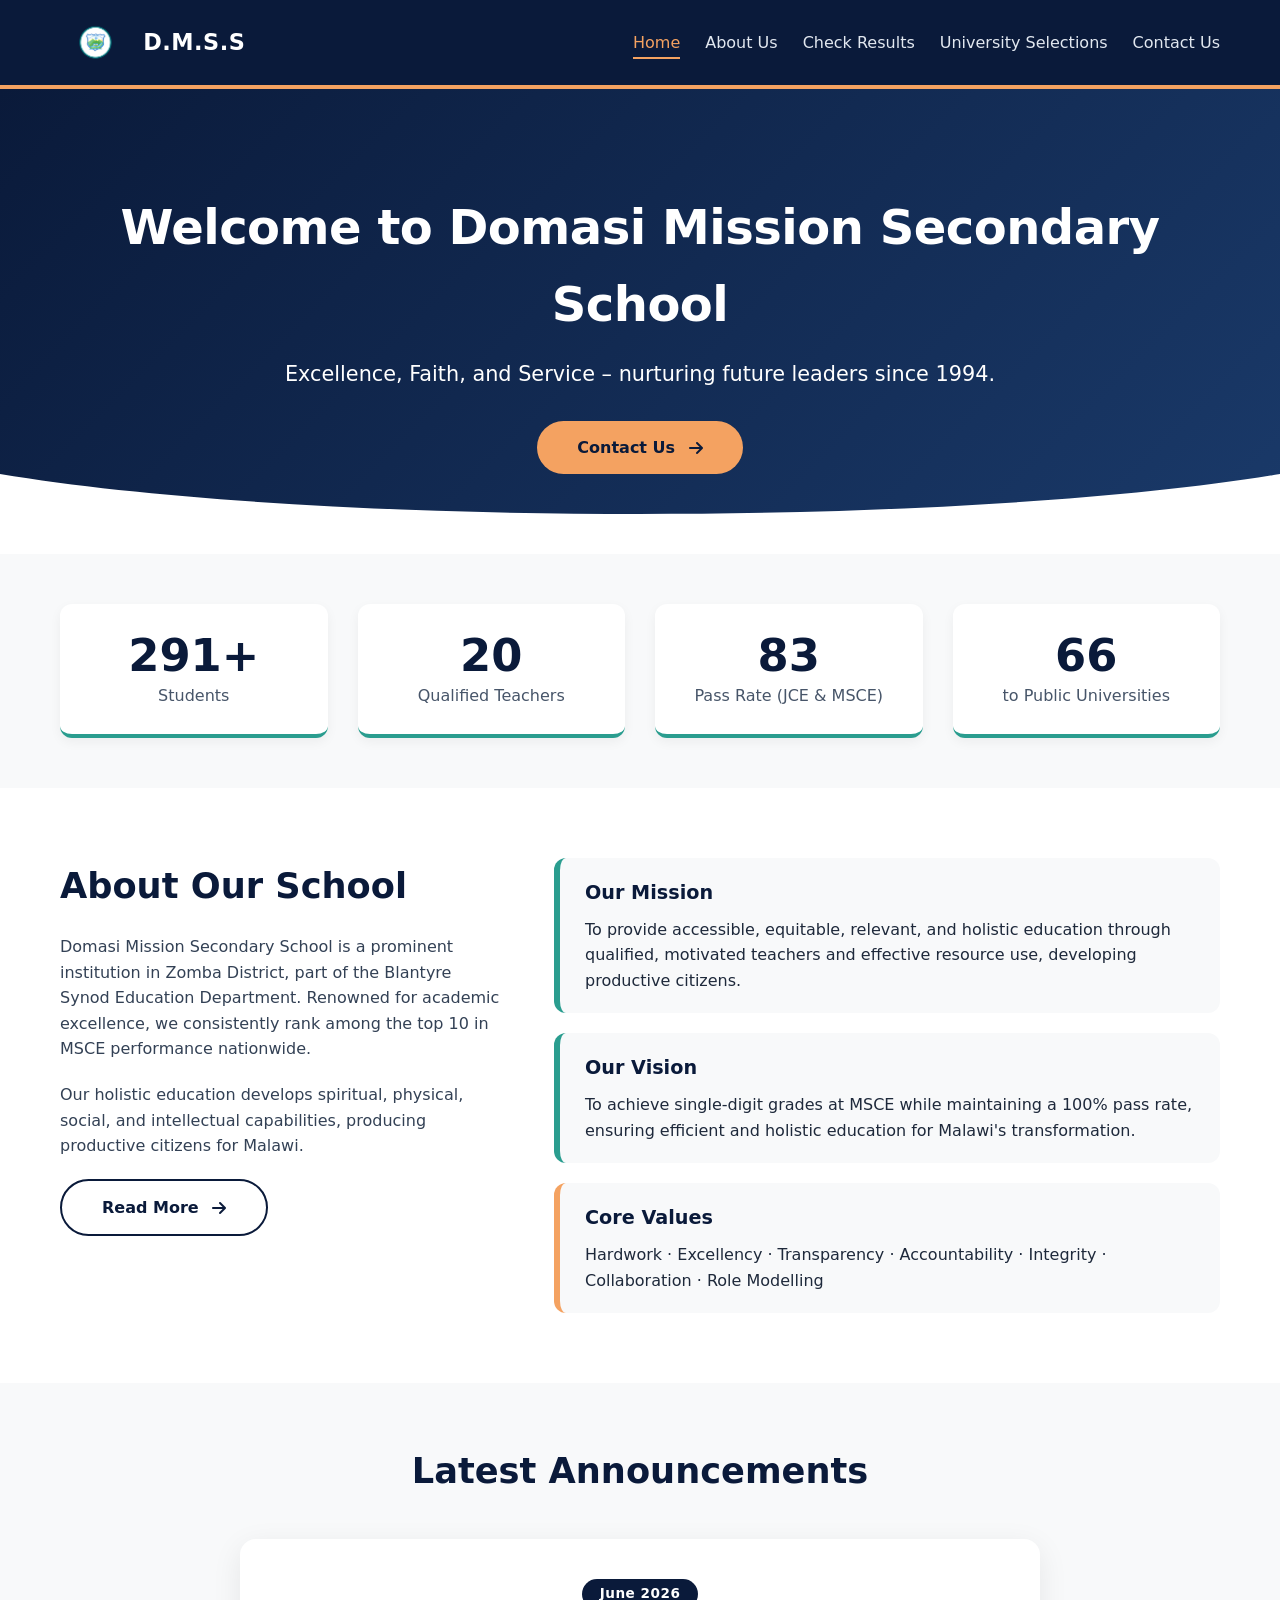
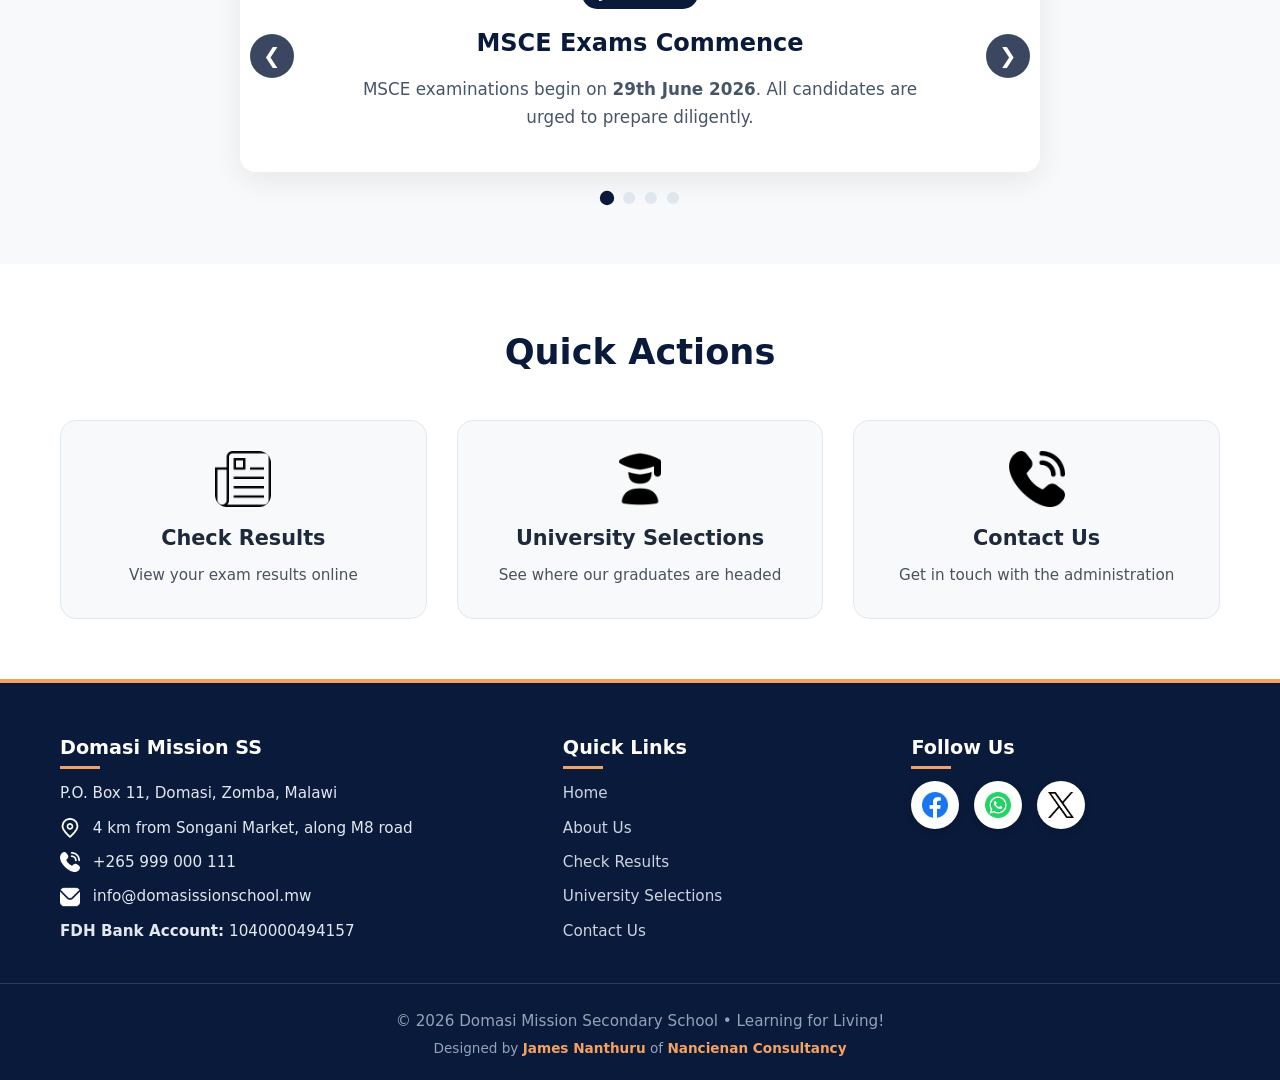
==== commit b57df419: "updated json pins and logo" ====
--- a/index.html
+++ b/index.html
@@ -20,7 +20,7 @@
     <header>
         <div class="container header-flex">
             <div class="logo">
-                <img src="images/logo.jpg" alt="Domasi Mission Secondary School Logo" />
+                <img src="images/logo.png" alt="Domasi Mission Secondary School Logo" />
                 <span class="school-name">D.M.S.S</span>
             </div>
             <nav>
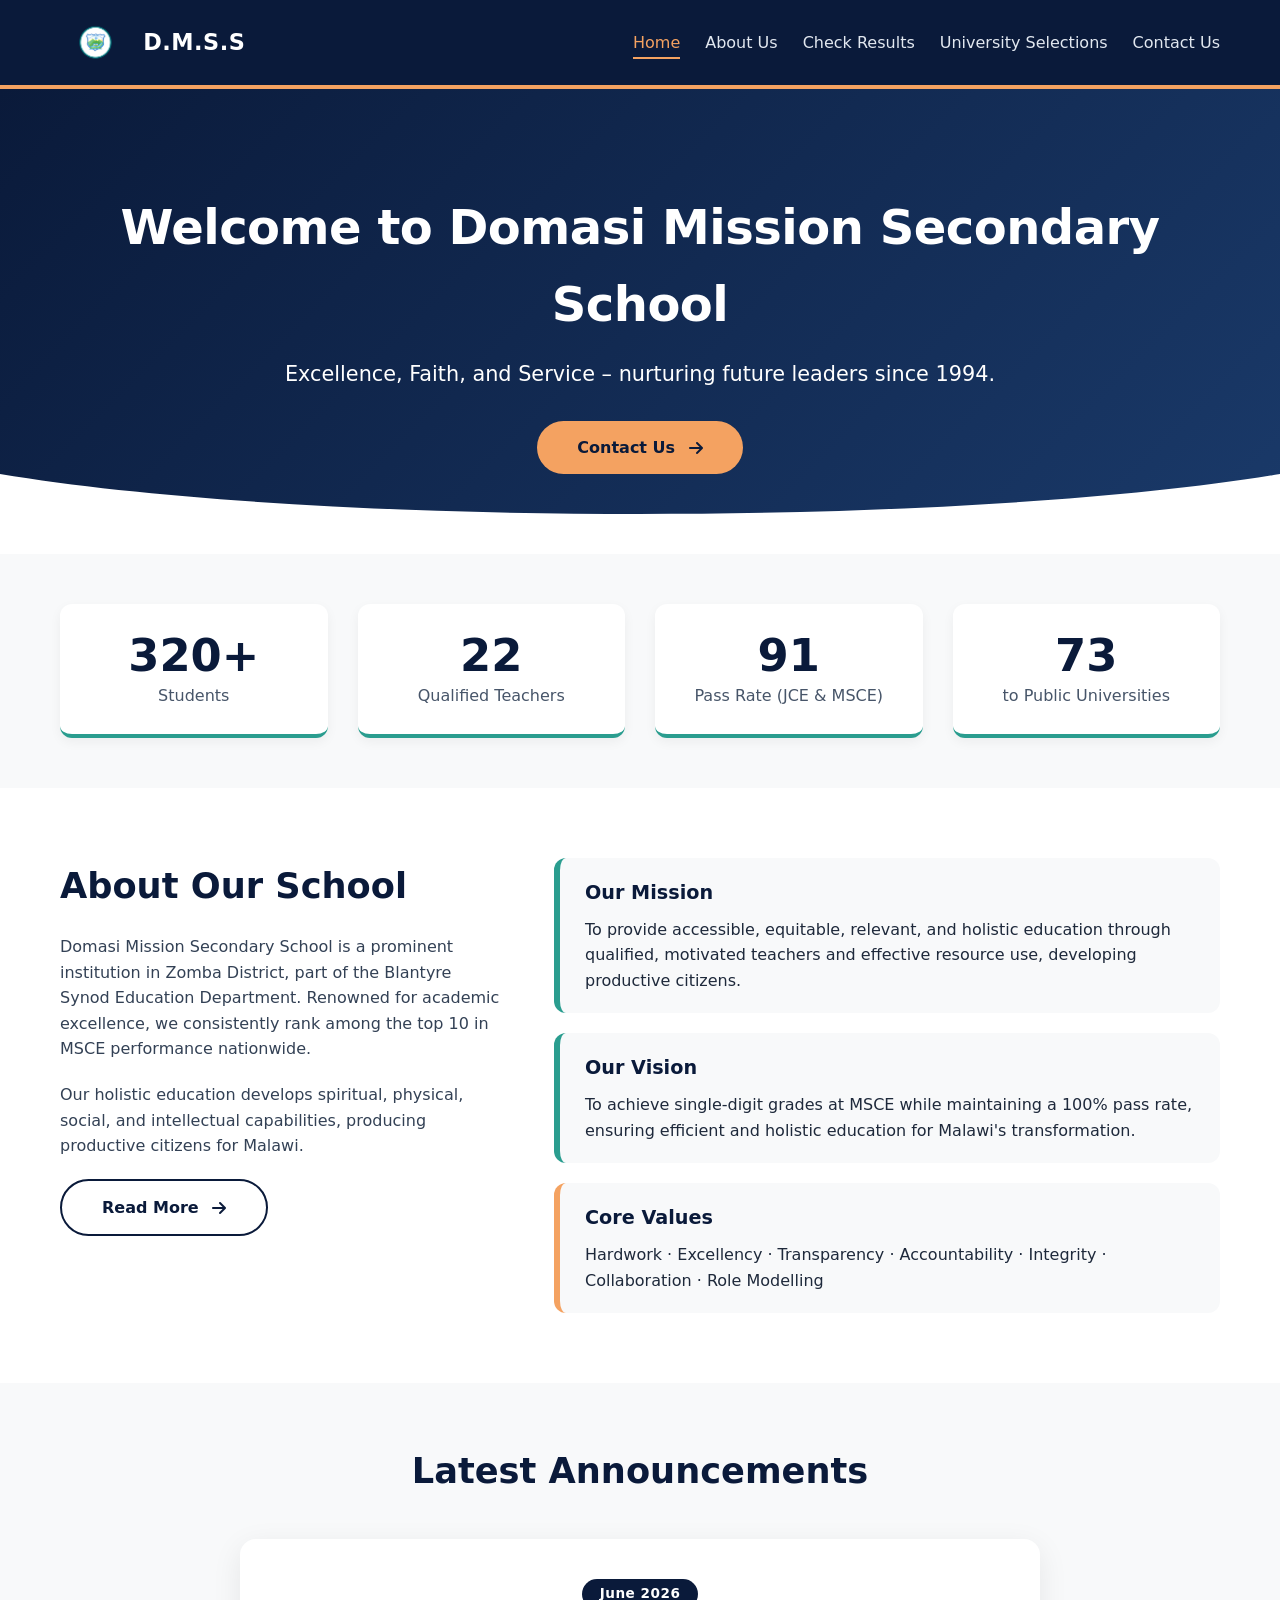
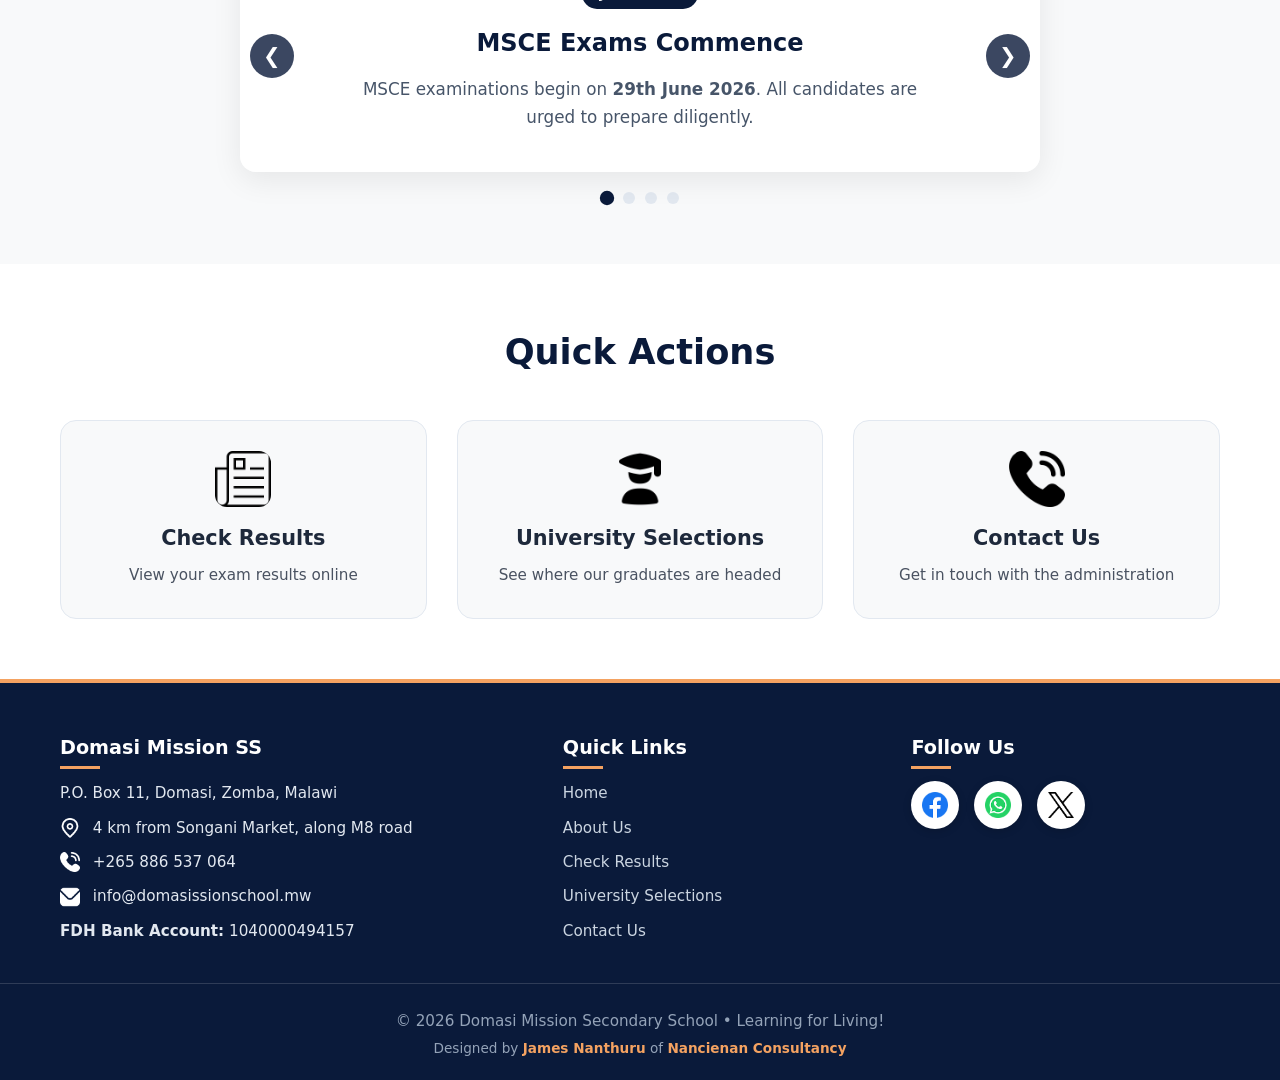
==== commit ad398ce9: "Updated contacts and favicon" ====
--- a/index.html
+++ b/index.html
@@ -170,7 +170,7 @@
                 <h4>Domasi Mission SS</h4>
                 <p>P.O. Box 11, Domasi, Zomba, Malawi</p>
                 <p><img src="images/location.png" alt="Location" class="footer-icon" /> 4 km from Songani Market, along M8 road</p>
-                <p><img src="images/call.png" alt="Phone" class="footer-icon" /> +265 999 000 111</p>
+                <p><img src="images/call.png" alt="Phone" class="footer-icon" /> +265 886 537 064</p>
                 <p><img src="images/email.png" alt="Email" class="footer-icon" /> info@domasissionschool.mw</p>
                 <p><strong>FDH Bank Account:</strong> 1040000494157</p>
             </div>
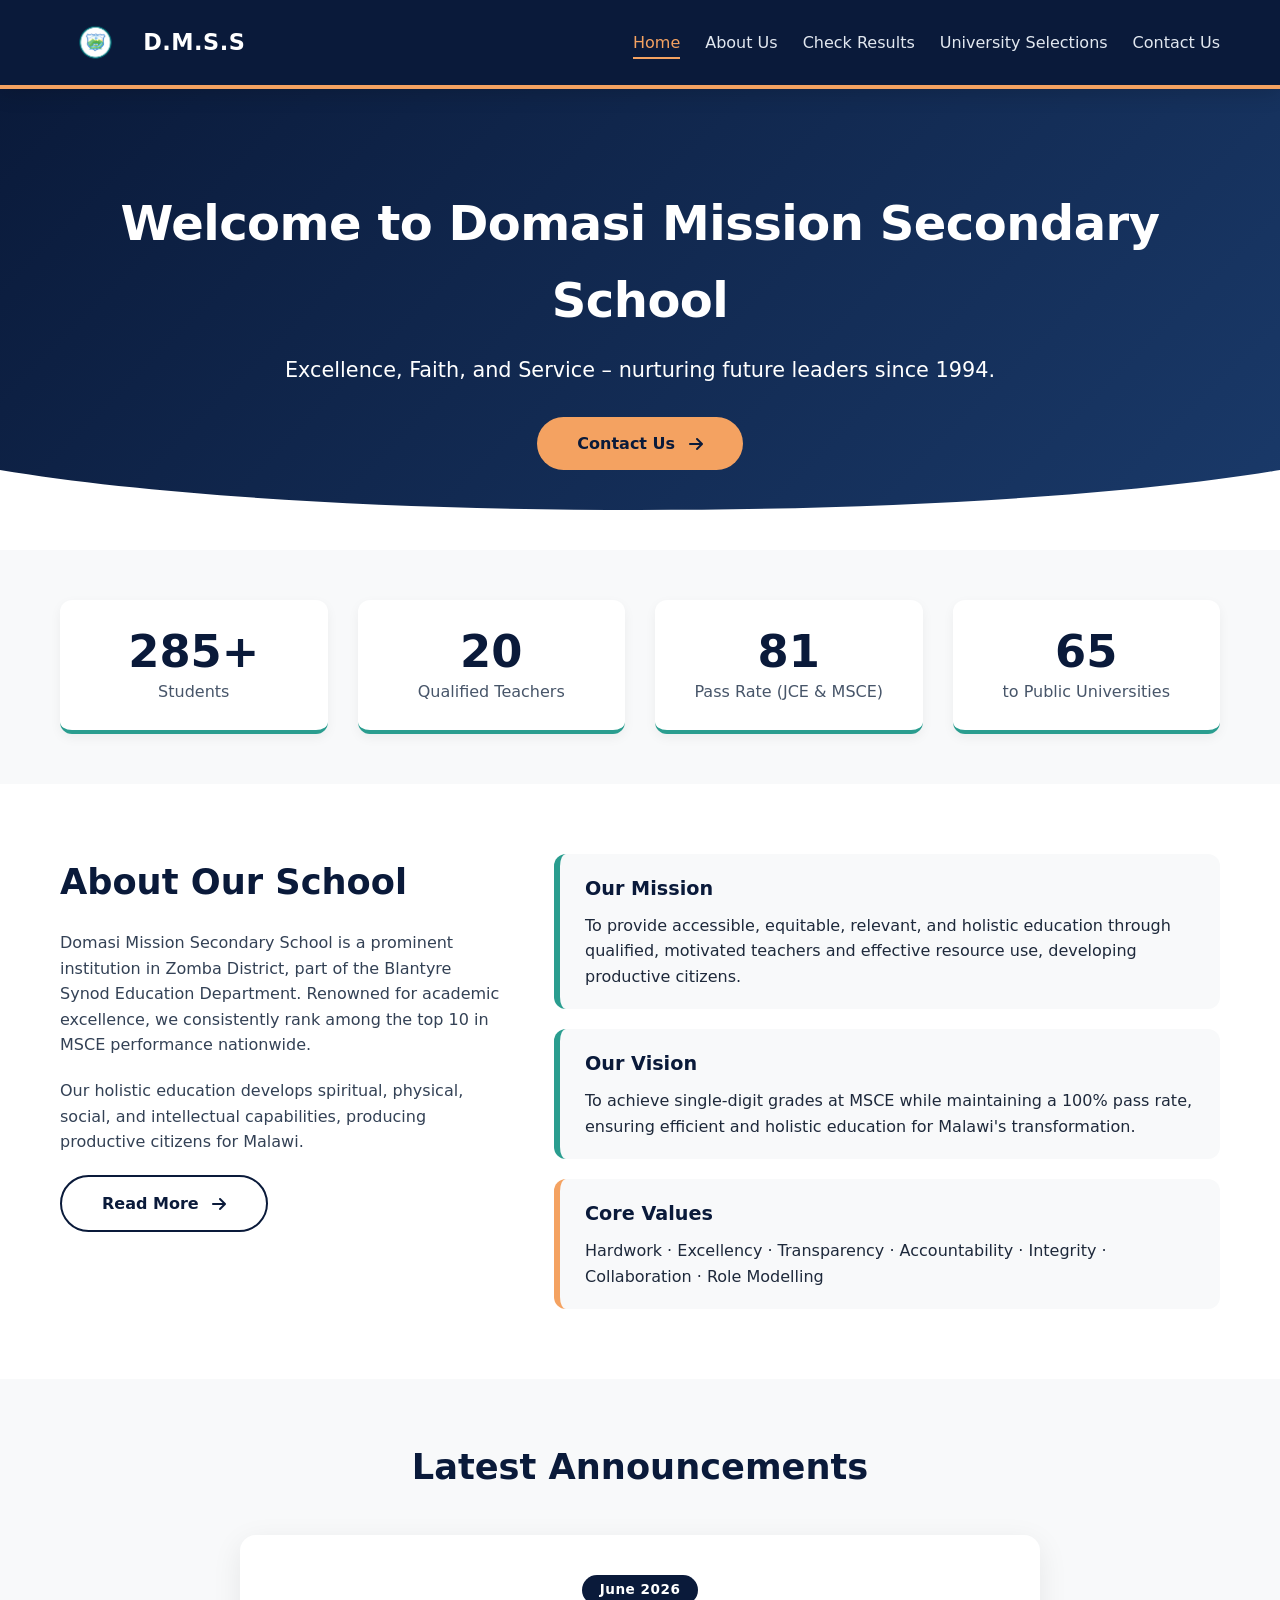
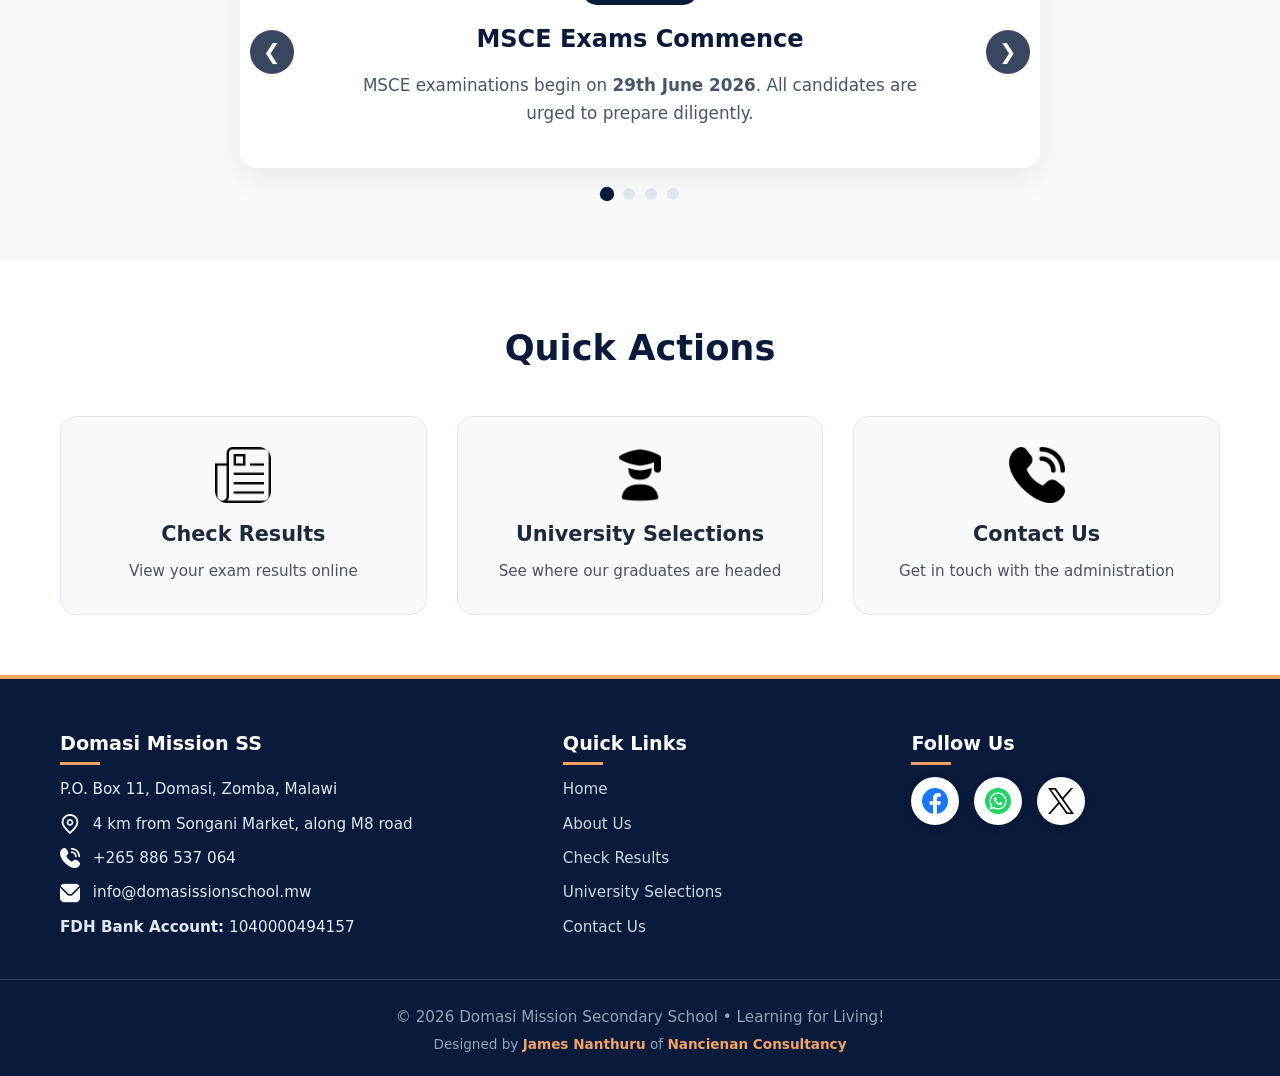
==== commit 46478e21: "updated sticky headers" ====
--- a/index.html
+++ b/index.html
@@ -20,10 +20,20 @@
     <header>
         <div class="container header-flex">
             <div class="logo">
-                <img src="images/logo.png" alt="Domasi Mission Secondary School Logo" />
-                <span class="school-name">D.M.S.S</span>
-            </div>
-            <nav>
+                <a href="index.html">
+                    <img src="images/logo.png" alt="Domasi Mission Secondary School Logo" />
+                    <span class="school-name">D.M.S.S</span>
+                </a>
+            </div>
+            <!-- Hamburger Menu Button -->
+            <button class="hamburger" id="hamburgerBtn" aria-label="Toggle navigation menu">
+                <i class="fas fa-bars"></i>
+            </button>
+            <!-- Navigation -->
+            <nav class="nav-menu" id="navMenu">
+                <button class="close-menu" id="closeMenuBtn" aria-label="Close navigation menu">
+                    <i class="fas fa-times"></i>
+                </button>
                 <ul class="navigation">
                     <li><a href="index.html" class="active">Home</a></li>
                     <li><a href="about.html">About Us</a></li>
@@ -211,7 +221,7 @@
         <i class="fas fa-chevron-up"></i>
     </button>
 
-    <!-- ===== EXTERNAL JAVASCRIPT ===== -->
-    <script src="scripts/domasi.js"></script>
+    <!-- ===== EXTERNAL JAVASCRIPT WITH DEFER ===== -->
+    <script src="scripts/domasi.js" defer></script>
 </body>
 </html>
--- a/styles/styles.css
+++ b/styles/styles.css
@@ -10,6 +10,7 @@
     background-color: #ffffff;
     color: #1e293b;
     line-height: 1.6;
+    padding-top: 85px; /* Space for fixed header */
 }
 
 .container {
@@ -23,11 +24,32 @@
     color: inherit;
 }
 
-/* ===== HEADER ===== */
+/* ===== STICKY HEADER ===== */
 header {
+    position: fixed;
+    top: 0;
+    left: 0;
+    width: 100%;
+    z-index: 1000;
     background-color: #0a1a3a;
     padding: 15px 0;
     border-bottom: 4px solid #f4a261;
+    box-shadow: 0 4px 20px rgba(0, 0, 0, 0.15);
+    transition: all 0.3s ease;
+}
+
+/* Shrink header on scroll */
+header.shrink {
+    padding: 8px 0;
+    box-shadow: 0 4px 30px rgba(0, 0, 0, 0.25);
+}
+
+header.shrink .logo img {
+    height: 42px;
+}
+
+header.shrink .school-name {
+    font-size: 1.2rem;
 }
 
 .header-flex {
@@ -43,9 +65,16 @@
     gap: 12px;
 }
 
+.logo a {
+    display: flex;
+    align-items: center;
+    gap: 12px;
+}
+
 .logo img {
     height: 55px;
     width: auto;
+    transition: height 0.3s ease;
 }
 
 .school-name {
@@ -53,8 +82,10 @@
     font-size: 1.4rem;
     font-weight: 700;
     letter-spacing: 0.5px;
-}
-
+    transition: font-size 0.3s ease;
+}
+
+/* ===== NAVIGATION (Desktop) ===== */
 .navigation {
     list-style: none;
     display: flex;
@@ -73,6 +104,198 @@
 .navigation li a.active {
     color: #f4a261;
     border-bottom-color: #f4a261;
+}
+
+/* ===== HAMBURGER MENU (Mobile) ===== */
+.hamburger {
+    display: none;
+    background: none;
+    border: none;
+    color: #ffffff;
+    font-size: 1.8rem;
+    cursor: pointer;
+    padding: 5px 10px;
+    transition: all 0.3s ease;
+    z-index: 1001;
+}
+
+.hamburger:hover {
+    color: #f4a261;
+    transform: scale(1.05);
+}
+
+.close-menu {
+    display: none;
+    background: none;
+    border: none;
+    color: #ffffff;
+    font-size: 2rem;
+    cursor: pointer;
+    padding: 10px 20px;
+    transition: all 0.3s ease;
+    position: absolute;
+    top: 15px;
+    right: 20px;
+    z-index: 1002;
+}
+
+.close-menu:hover {
+    color: #f4a261;
+    transform: rotate(90deg);
+}
+
+/* ===== MOBILE NAVIGATION ===== */
+@media (max-width: 768px) {
+    body {
+        padding-top: 70px;
+    }
+
+    .hamburger {
+        display: block;
+    }
+
+    .close-menu {
+        display: block;
+    }
+
+    .nav-menu {
+        position: fixed;
+        top: 0;
+        right: -100%;
+        width: 80%;
+        max-width: 320px;
+        height: 100vh;
+        background: #0a1a3a;
+        padding: 60px 30px 30px;
+        transition: right 0.4s cubic-bezier(0.25, 0.46, 0.45, 0.94);
+        z-index: 1000;
+        overflow-y: auto;
+        box-shadow: -10px 0 40px rgba(0, 0, 0, 0.3);
+    }
+
+    .nav-menu.open {
+        right: 0;
+    }
+
+    /* Overlay */
+    .nav-menu::before {
+        content: '';
+        position: fixed;
+        top: 0;
+        left: 0;
+        width: 100%;
+        height: 100%;
+        background: rgba(0, 0, 0, 0.5);
+        opacity: 0;
+        visibility: hidden;
+        transition: all 0.4s ease;
+        z-index: -1;
+    }
+
+    .nav-menu.open::before {
+        opacity: 1;
+        visibility: visible;
+    }
+
+    .navigation {
+        flex-direction: column;
+        gap: 20px;
+        padding-top: 30px;
+        list-style: none;
+        align-items: center;
+    }
+
+    .navigation li {
+        width: 100%;
+        text-align: center;
+        opacity: 0;
+        transform: translateX(30px);
+        transition: all 0.3s ease;
+        transition-delay: 0s;
+    }
+
+    /* Staggered animation */
+    .nav-menu.open .navigation li:nth-child(1) { transition-delay: 0.1s; }
+    .nav-menu.open .navigation li:nth-child(2) { transition-delay: 0.15s; }
+    .nav-menu.open .navigation li:nth-child(3) { transition-delay: 0.2s; }
+    .nav-menu.open .navigation li:nth-child(4) { transition-delay: 0.25s; }
+    .nav-menu.open .navigation li:nth-child(5) { transition-delay: 0.3s; }
+
+    .nav-menu.open .navigation li {
+        opacity: 1;
+        transform: translateX(0);
+    }
+
+    .navigation li a {
+        display: block;
+        padding: 12px 20px;
+        font-size: 1.2rem;
+        color: #e2e8f0;
+        border-bottom: 2px solid transparent;
+        transition: all 0.3s ease;
+        border-radius: 8px;
+    }
+
+    .navigation li a:hover,
+    .navigation li a.active {
+        color: #f4a261;
+        background: rgba(244, 162, 97, 0.1);
+        border-bottom-color: #f4a261;
+    }
+
+    /* Body scroll lock */
+    body.menu-open {
+        overflow: hidden;
+    }
+
+    header {
+        padding: 10px 0;
+    }
+
+    .logo img {
+        height: 40px;
+    }
+
+    .school-name {
+        font-size: 1rem;
+    }
+
+    /* Adjust shrink on mobile */
+    header.shrink .logo img {
+        height: 32px;
+    }
+
+    header.shrink .school-name {
+        font-size: 0.9rem;
+    }
+}
+
+/* Small phones */
+@media (max-width: 480px) {
+    body {
+        padding-top: 60px;
+    }
+
+    .nav-menu {
+        width: 85%;
+        max-width: 280px;
+        padding: 50px 20px 20px;
+    }
+
+    .navigation li a {
+        font-size: 1rem;
+        padding: 10px 15px;
+    }
+
+    .close-menu {
+        font-size: 1.6rem;
+        top: 10px;
+        right: 15px;
+    }
+
+    .hamburger {
+        font-size: 1.5rem;
+    }
 }
 
 /* ===== HERO ===== */
@@ -515,15 +738,6 @@
 }
 
 @media (max-width: 700px) {
-    .header-flex {
-        flex-direction: column;
-        gap: 15px;
-    }
-    .navigation {
-        flex-wrap: wrap;
-        justify-content: center;
-        gap: 12px 20px;
-    }
     .stats-grid {
         grid-template-columns: 1fr 1fr;
     }
@@ -671,22 +885,6 @@
     margin-right: 6px;
     accent-color: #2a9d8f;
     transform: scale(1.1);
-}
-
-.checkbox-label {
-    display: flex !important;
-    align-items: center;
-    gap: 10px;
-    font-weight: 400 !important;
-    margin-top: 18px;
-    cursor: pointer;
-}
-
-.checkbox-label input[type="checkbox"] {
-    width: 20px;
-    height: 20px;
-    accent-color: #2a9d8f;
-    cursor: pointer;
 }
 
 .submit-btn {
@@ -773,53 +971,176 @@
     margin-bottom: 2px;
 }
 
-@media (max-width: 900px) {
-    .contact-two-column {
-        grid-template-columns: 1fr;
-        gap: 40px;
-    }
-    .contact-map iframe {
-        height: 300px;
-    }
-    .staff {
-        grid-template-columns: repeat(auto-fit, minmax(150px, 1fr));
-    }
-    .staff figure img {
-        width: 110px;
-        height: 110px;
-    }
-}
-
-@media (max-width: 600px) {
-    .company-info h1 {
-        font-size: 2.2rem;
-    }
-    .company-info address {
-        font-size: 1rem;
-    }
-    .contact-form fieldset label {
-        display: block;
-        margin-right: 0;
-    }
-    .staff {
-        grid-template-columns: 1fr 1fr;
-        gap: 20px;
-    }
-    .staff figure {
-        padding: 15px 10px;
-    }
-    .staff figure img {
-        width: 90px;
-        height: 90px;
-    }
-}
-
-@media (max-width: 420px) {
-    .staff {
-        grid-template-columns: 1fr;
-        max-width: 250px;
-        margin: 0 auto;
-    }
+/* ======================================== */
+/* ===== STAFF - COMPACT (One Line) ===== */
+/* ======================================== */
+
+.staff-compact {
+    display: grid;
+    grid-template-columns: repeat(6, 1fr);
+    gap: 15px;
+}
+
+.staff-compact figure {
+    background: #fff;
+    border-radius: 20px;
+    padding: 15px 10px;
+    margin: 0;
+    box-shadow: 0 4px 15px rgba(0, 0, 0, 0.04);
+    transition: 0.3s;
+    border-bottom: 4px solid transparent;
+}
+
+.staff-compact figure:hover {
+    transform: translateY(-5px);
+    box-shadow: 0 8px 25px rgba(0, 0, 0, 0.08);
+    border-bottom-color: #f4a261;
+}
+
+.staff-compact figure img {
+    width: 90px;
+    height: 90px;
+    object-fit: cover;
+    border-radius: 50%;
+    border: 4px solid #e2e8f0;
+    margin-bottom: 10px;
+    transition: 0.3s;
+}
+
+.staff-compact figure:hover img {
+    border-color: #2a9d8f;
+}
+
+.staff-compact figcaption {
+    font-size: 0.8rem;
+    line-height: 1.4;
+    color: #1e293b;
+}
+
+.staff-compact figcaption strong {
+    display: block;
+    font-size: 0.85rem;
+    color: #0a1a3a;
+    margin-bottom: 2px;
+}
+
+/* ======================================== */
+/* ===== STAFF DEPARTMENTS SECTION ===== */
+/* ======================================== */
+
+.staff-departments {
+    padding: 60px 0;
+    background: #f8f9fa;
+}
+
+.staff-departments h2 {
+    text-align: center;
+    font-size: 2.2rem;
+    color: #0a1a3a;
+    margin-bottom: 40px;
+}
+
+.departments-grid {
+    display: grid;
+    grid-template-columns: repeat(auto-fit, minmax(280px, 1fr));
+    gap: 30px;
+    align-items: start; /* Allows cards to have different heights */
+}
+
+.dept-card {
+    background: #fff;
+    border-radius: 16px;
+    padding: 30px 25px 35px;
+    box-shadow: 0 4px 20px rgba(0, 0, 0, 0.05);
+    transition: all 0.3s ease;
+    border-bottom: 4px solid transparent;
+    position: relative;
+    overflow: hidden;
+    height: auto; /* Height based on content */
+}
+
+.dept-card::before {
+    content: '';
+    position: absolute;
+    top: 0;
+    left: 0;
+    right: 0;
+    height: 4px;
+    background: linear-gradient(90deg, #0a1a3a, #f4a261);
+    opacity: 0;
+    transition: opacity 0.3s ease;
+}
+
+.dept-card:hover {
+    transform: translateY(-5px);
+    box-shadow: 0 8px 30px rgba(0, 0, 0, 0.1);
+    border-bottom-color: #f4a261;
+}
+
+.dept-card:hover::before {
+    opacity: 1;
+}
+
+.dept-icon {
+    font-size: 2.5rem;
+    color: #0a1a3a;
+    margin-bottom: 12px;
+    display: block;
+    text-align: center;
+}
+
+.dept-card h3 {
+    color: #0a1a3a;
+    font-size: 1.3rem;
+    text-align: center;
+    margin-bottom: 18px;
+    padding-bottom: 12px;
+    border-bottom: 2px solid #f1f5f9;
+    position: relative;
+}
+
+.dept-card h3::after {
+    content: '';
+    position: absolute;
+    bottom: -2px;
+    left: 50%;
+    transform: translateX(-50%);
+    width: 50px;
+    height: 2px;
+    background: #f4a261;
+}
+
+.staff-list {
+    list-style: none;
+    padding: 0;
+    margin: 0;
+}
+
+.staff-list li {
+    padding: 8px 12px;
+    margin-bottom: 4px;
+    border-radius: 8px;
+    font-size: 0.95rem;
+    color: #1e293b;
+    transition: background 0.3s ease;
+    display: flex;
+    justify-content: space-between;
+    align-items: center;
+    flex-wrap: wrap;
+}
+
+.staff-list li:hover {
+    background: #f8f9fa;
+}
+
+.staff-list li strong {
+    color: #0a1a3a;
+}
+
+.dept-role {
+    color: #f4a261;
+    font-size: 0.8rem;
+    font-weight: 600;
 }
 
 /* ======================================== */
@@ -2067,54 +2388,6 @@
     transform: translateX(5px);
 }
 
-/* Back to Top Button (if not already in CSS) */
-.back-to-top {
-    position: fixed;
-    bottom: 30px;
-    right: 30px;
-    width: 50px;
-    height: 50px;
-    background: #0a1a3a;
-    color: #fff;
-    border: none;
-    border-radius: 50%;
-    font-size: 1.3rem;
-    cursor: pointer;
-    box-shadow: 0 4px 15px rgba(0, 0, 0, 0.2);
-    transition: all 0.3s ease;
-    opacity: 0;
-    visibility: hidden;
-    z-index: 1000;
-}
-
-.back-to-top.visible {
-    opacity: 1;
-    visibility: visible;
-}
-
-.back-to-top:hover {
-    background: #f4a261;
-    transform: translateY(-5px);
-    box-shadow: 0 8px 25px rgba(244, 162, 97, 0.4);
-}
-
-.back-to-top i {
-    font-size: 1.3rem;
-}
-
-/* Footer Link (LinkedIn) */
-.footer-link {
-    color: #94a3b8;
-    transition: all 0.3s ease;
-    text-decoration: underline;
-    text-decoration-color: transparent;
-}
-
-.footer-link:hover {
-    color: #f4a261;
-    text-decoration-color: #f4a261;
-}
-
 .pin-hint {
     font-size: 0.85rem;
     color: #94a3b8;
@@ -2127,15 +2400,15 @@
 /* ======================================== */
 
 .pin-hint a {
-    color: #f4a261;  /* Gold color - matches your theme */
+    color: #f4a261;
     font-weight: 600;
-    text-decoration:none;
+    text-decoration: none;
     text-underline-offset: 2px;
     transition: all 0.3s ease;
 }
 
 .pin-hint a:hover {
-    color: #e9c46a;  /* Lighter gold on hover */
+    color: #e9c46a;
     text-decoration: none;
     transform: scale(1.02);
 }
@@ -2145,15 +2418,76 @@
 /* ======================================== */
 
 .footer-link {
-    color: #f4a261 !important;  /* Gold color - visible against dark background */
+    color: #f4a261 !important;
     font-weight: 600;
-    text-decoration:none;
+    text-decoration: none;
     text-underline-offset: 2px;
     transition: all 0.3s ease;
 }
 
 .footer-link:hover {
-    color: #e9c46a !important;  /* Lighter gold on hover */
+    color: #e9c46a !important;
     text-decoration: none;
     text-shadow: 0 0 10px rgba(244, 162, 97, 0.3);
 }
+
+/* ======================================== */
+/* ===== RESPONSIVE FOR STAFF COMPACT & DEPARTMENTS ===== */
+/* ======================================== */
+
+@media (max-width: 1100px) {
+    .staff-compact {
+        grid-template-columns: repeat(3, 1fr);
+    }
+}
+
+@media (max-width: 768px) {
+    .staff-compact {
+        grid-template-columns: repeat(2, 1fr);
+    }
+    .staff-compact figure img {
+        width: 80px;
+        height: 80px;
+    }
+}
+
+@media (max-width: 700px) {
+    .departments-grid {
+        grid-template-columns: 1fr;
+    }
+    .staff-departments h2 {
+        font-size: 1.8rem;
+    }
+    .dept-card {
+        padding: 20px 18px 25px;
+    }
+    .staff-list li {
+        font-size: 0.9rem;
+        padding: 6px 10px;
+    }
+}
+
+@media (max-width: 480px) {
+    .staff-compact {
+        grid-template-columns: repeat(2, 1fr);
+        gap: 10px;
+    }
+    .staff-compact figure {
+        padding: 10px 5px;
+    }
+    .staff-compact figure img {
+        width: 65px;
+        height: 65px;
+    }
+    .staff-compact figcaption {
+        font-size: 0.7rem;
+    }
+    .staff-compact figcaption strong {
+        font-size: 0.75rem;
+    }
+    .staff-list li {
+        flex-direction: column;
+        align-items: flex-start;
+        gap: 2px;
+    }
+}
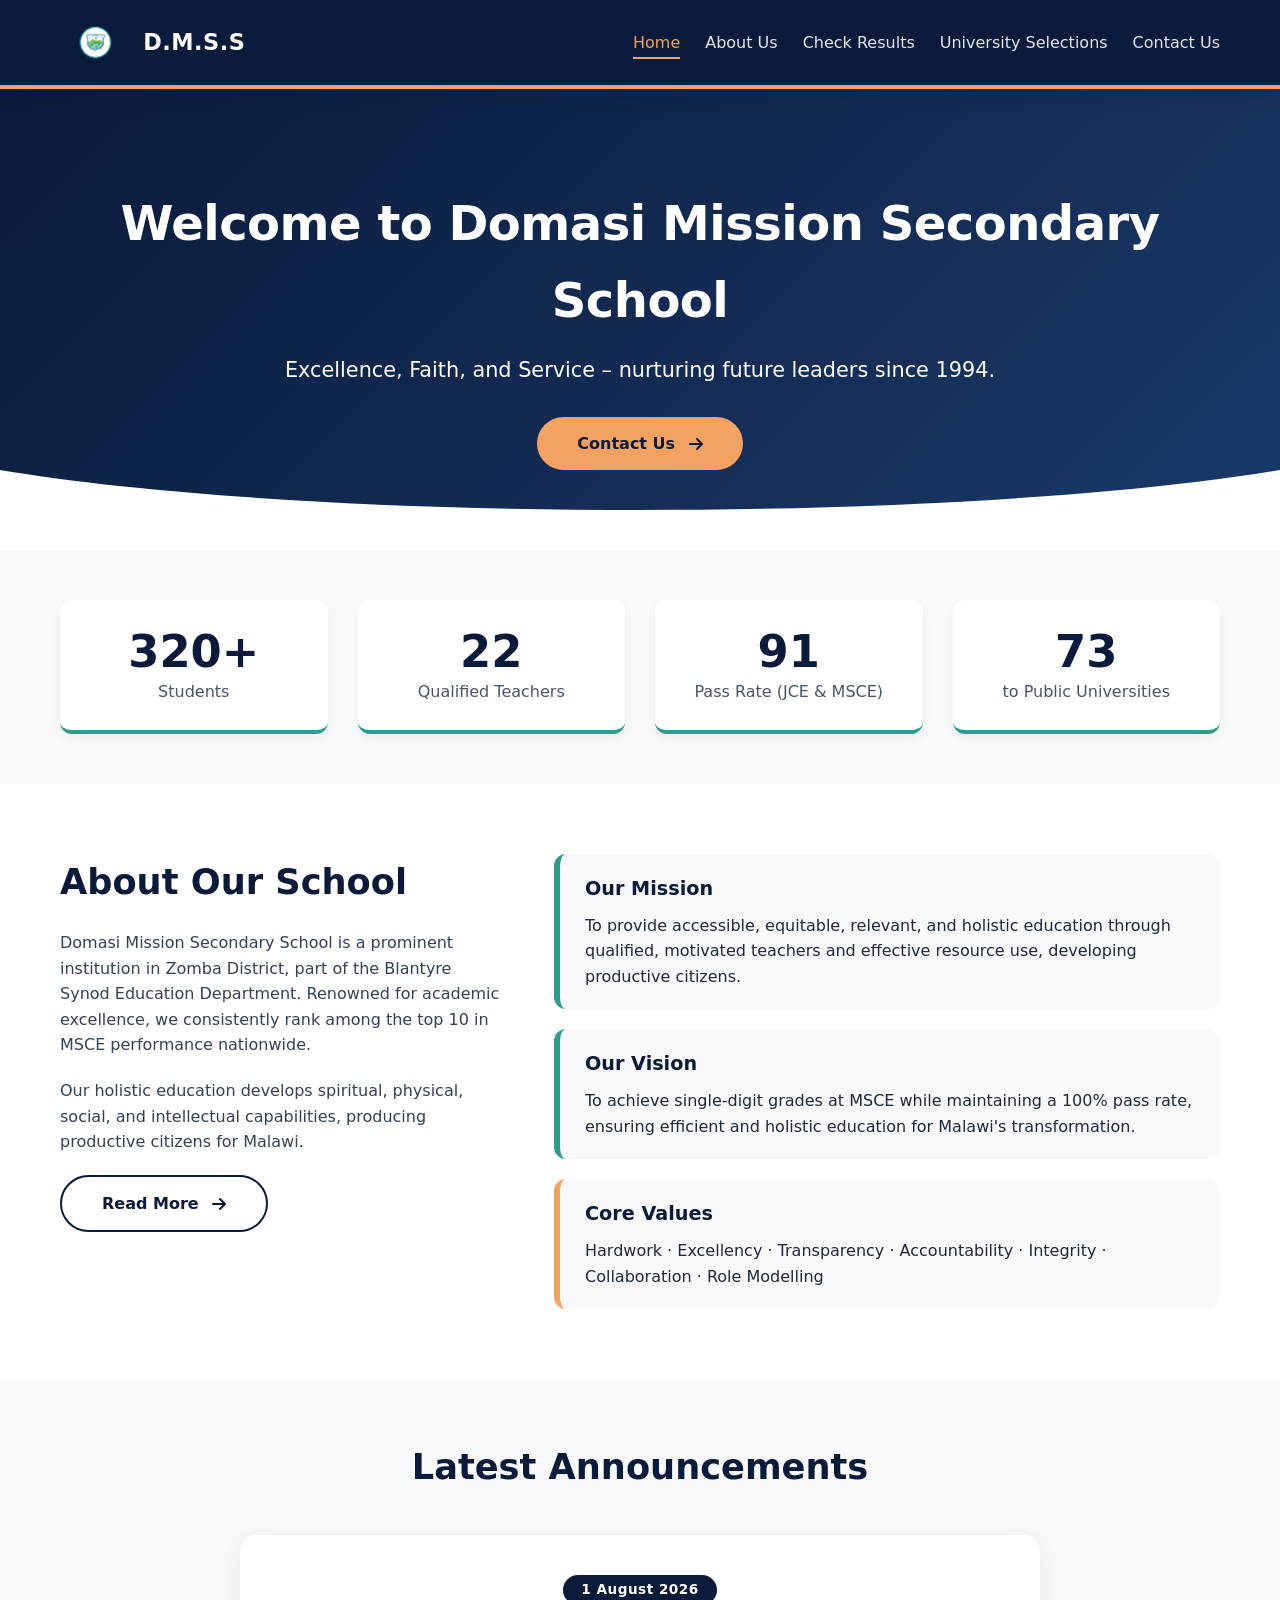
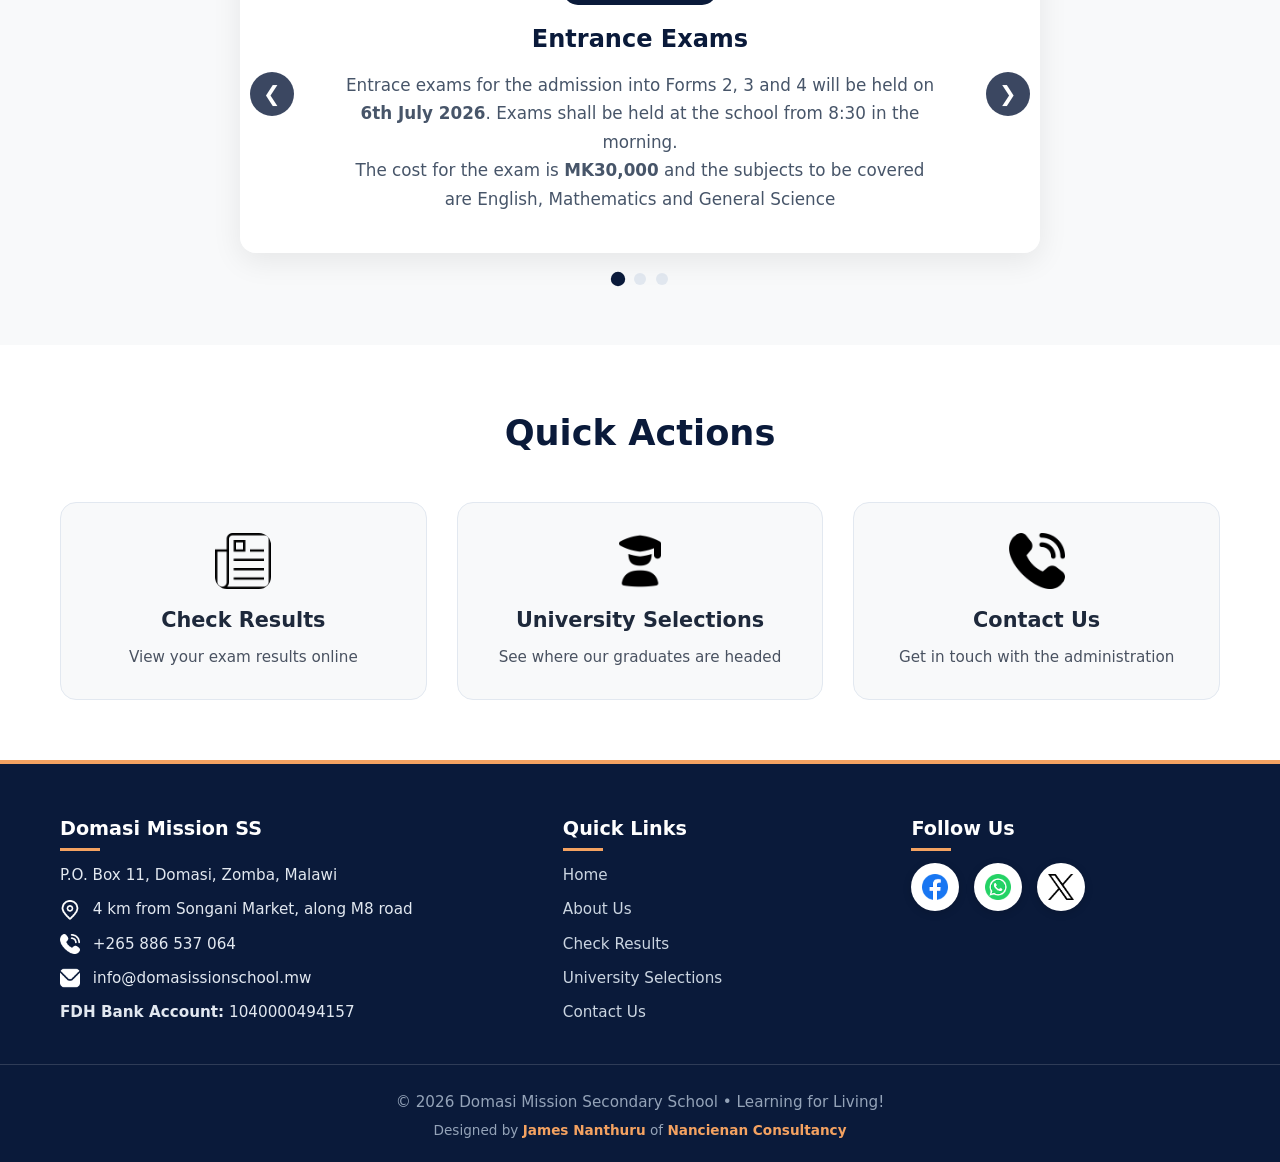
==== commit a6992d3e: "Updated the news on the homepage" ====
--- a/index.html
+++ b/index.html
@@ -119,25 +119,24 @@
             <h2>Latest Announcements</h2>
             <div class="news-carousel-container">
                 <div class="news-carousel" id="newsCarousel">
+
                     <div class="news-slide">
-                        <span class="news-date">June 2026</span>
-                        <h3>MSCE Exams Commence</h3>
-                        <p>MSCE examinations begin on <strong>29th June 2026</strong>. All candidates are urged to prepare diligently.</p>
-                    </div>
+                        <span class="news-date">1 August 2026</span>
+                        <h3>Entrance Exams</h3>
+                        <p>Entrace exams for the admission into Forms 2, 3 and 4 will be held on <strong>6th July 2026</strong>. Exams shall be held at the school from 8:30 in the morning.</p>
+                        <p>The cost for the exam is <strong>MK30,000</strong> and the subjects to be covered are English, Mathematics and General Science</p>
+                    </div>
+
                     <div class="news-slide">
-                        <span class="news-date">July 2026</span>
-                        <h3>End of Year Exams (Forms 1 & 3)</h3>
-                        <p>Exams for Forms 1 and 3 will start on <strong>6th July 2026</strong>. Detailed timetables are available at the school.</p>
-                    </div>
+                        <span class="news-date">Quiz For Seniors!</span>
+                        <h3>Biology Form 3: The Human Digestive System Quiz</h3>
+                        <p>Please click <a href="https://docs.google.com/forms/d/e/1FAIpQLSdcTyNY9k8ctupdufusrciLjAH4TzVms2nDSgASkOYd7P7Nxg/viewform?usp=sharing&ouid=105604369254971839266"> here</a> to access the quiz</p>
+                    </div>
+
                     <div class="news-slide">
-                        <span class="news-date">July 2026</span>
-                        <h3>School Closing Date</h3>
-                        <p>The school will close for the academic year on <strong>24th July 2026</strong>. Safe travels to all learners.</p>
-                    </div>
-                    <div class="news-slide">
-                        <span class="news-date">Coming Soon</span>
-                        <h3>Entrance Exams</h3>
-                        <p>Dates for the new academic year entrance exams will be announced shortly. Keep checking this space.</p>
+                        <span class="news-date">14 September, 2026</span>
+                        <h3>New Academic Year Starts!</h3>
+                        <p>Term 1 will open on <strong>14th September, 2026</strong> which will also be the day for arrival of the students. All parents and guardians are urged to prepare diligently.</p>
                     </div>
                 </div>
                 <!-- Carousel Controls -->
--- a/styles/styles.css
+++ b/styles/styles.css
@@ -2490,4 +2490,41 @@
         align-items: flex-start;
         gap: 2px;
     }
-}+}
+
+/* ======================================== */
+/* ===== CONTACT PAGE - MOBILE STACKING ===== */
+/* ======================================== */
+
+/* Stack the map and form vertically on mobile */
+@media (max-width: 768px) {
+    .contact-two-column {
+        grid-template-columns: 1fr !important;
+        gap: 30px !important;
+    }
+
+    .contact-map {
+        order: 1;
+    }
+
+    .contact-form-container {
+        order: 2;
+    }
+
+    /* Make map full width on mobile */
+    .contact-map iframe {
+        height: 250px;
+    }
+}
+
+/* Even smaller phones */
+@media (max-width: 480px) {
+    .contact-map iframe {
+        height: 200px;
+    }
+
+    .contact-two-column {
+        gap: 25px !important;
+    }
+}
+
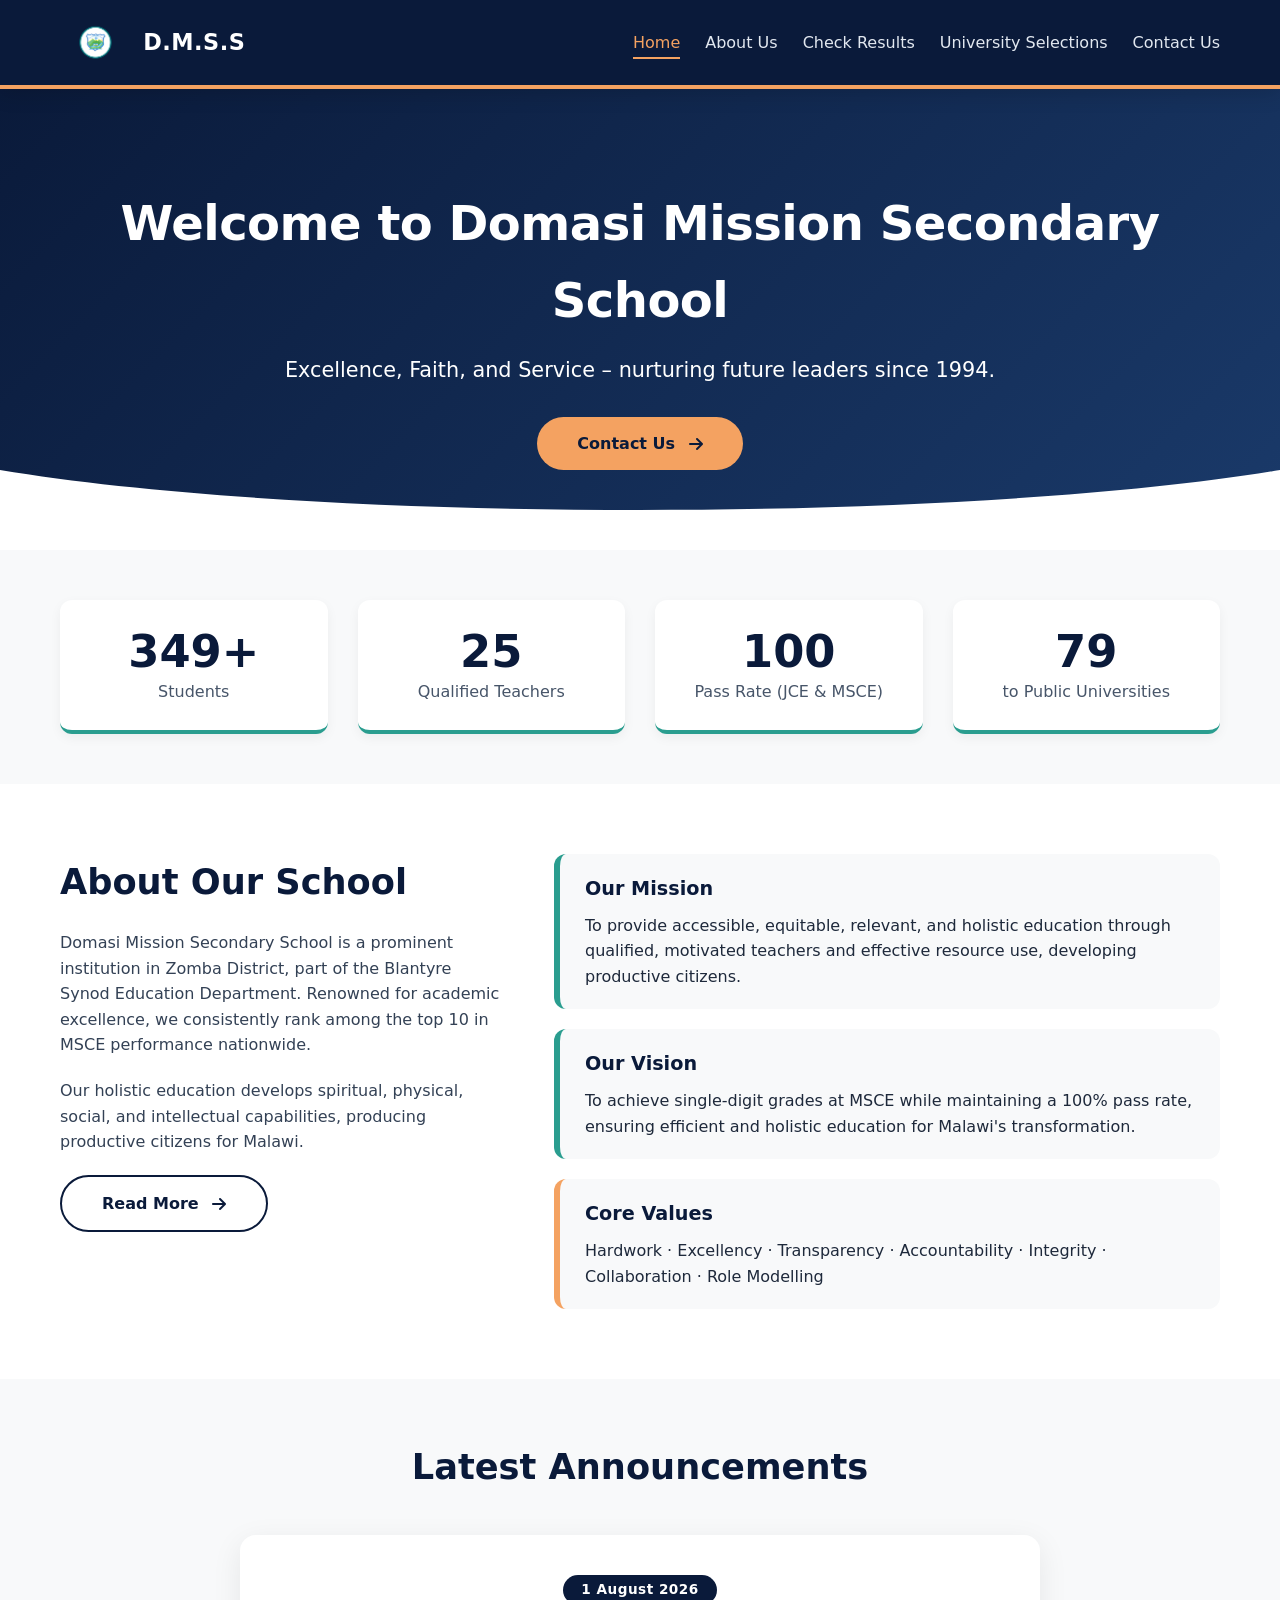
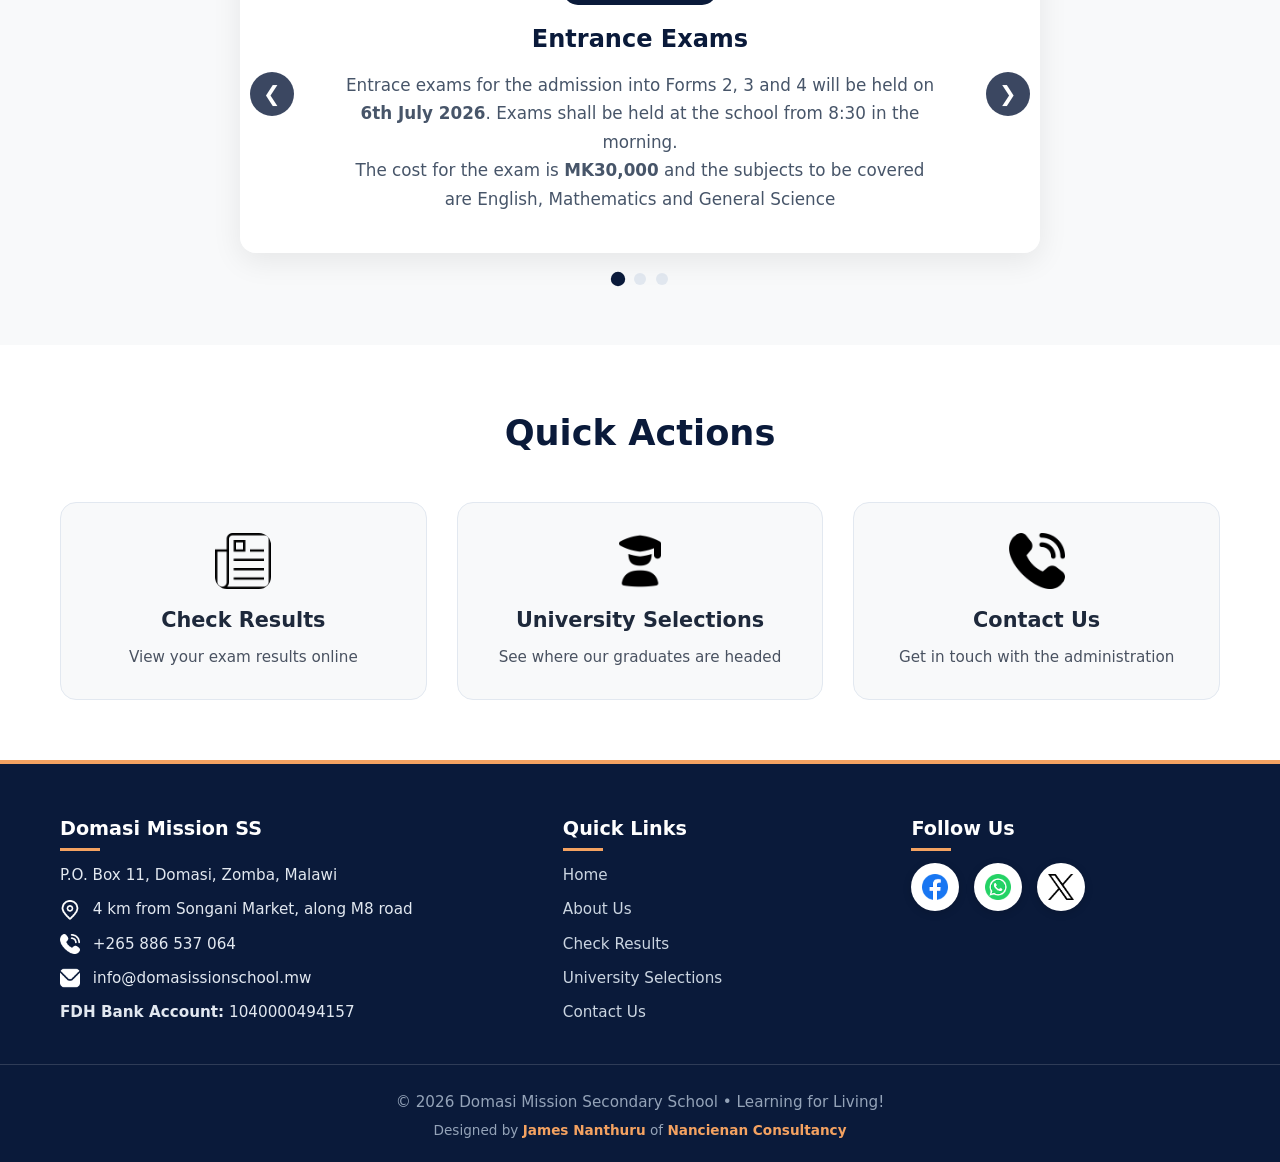
==== commit 744cc46f: "Updated links to social media pages and quiz links" ====
--- a/index.html
+++ b/index.html
@@ -196,9 +196,9 @@
             <div class="footer-col">
                 <h4>Follow Us</h4>
                 <div class="social-icons">
-                    <a href="https://facebook.com" target="_blank"><img src="images/facebook.png" alt="Facebook" /></a>
-                    <a href="https://web.whatsapp.com" target="_blank"><img src="images/whatsapp.png" alt="WhatsApp" /></a>
-                    <a href="https://x.com" target="_blank"><img src="images/x-bw.png" alt="X (Twitter)" /></a>
+                    <a href="#" target="_blank"><img src="images/facebook.png" alt="Facebook" /></a>
+                    <a href="#" target="_blank"><img src="images/whatsapp.png" alt="WhatsApp" /></a>
+                    <a href="#" target="_blank"><img src="images/x-bw.png" alt="X (Twitter)" /></a>
                 </div>
             </div>
         </div>
--- a/styles/styles.css
+++ b/styles/styles.css
@@ -518,6 +518,21 @@
 .news-card p {
     color: #475569;
     font-size: 0.95rem;
+}
+
+/* ===== NEWS CAROUSEL LINK STYLING ===== */
+.news-slide a {
+    color: #f4a261;          /* Gold color */
+    font-weight: 600;
+    text-decoration: underline;
+    text-underline-offset: 2px;
+    transition: all 0.3s ease;
+}
+
+.news-slide a:hover {
+    color: #e9c46a;          /* Lighter gold on hover */
+    text-decoration: none;
+    text-shadow: 0 0 10px rgba(244, 162, 97, 0.3);
 }
 
 /* ===== QUICK LINKS ===== */
@@ -2257,6 +2272,7 @@
     font-size: 1.3rem;
 }
 
+
 /* ===== FOOTER LINK (LinkedIn) ===== */
 .footer-link {
     color: #94a3b8;
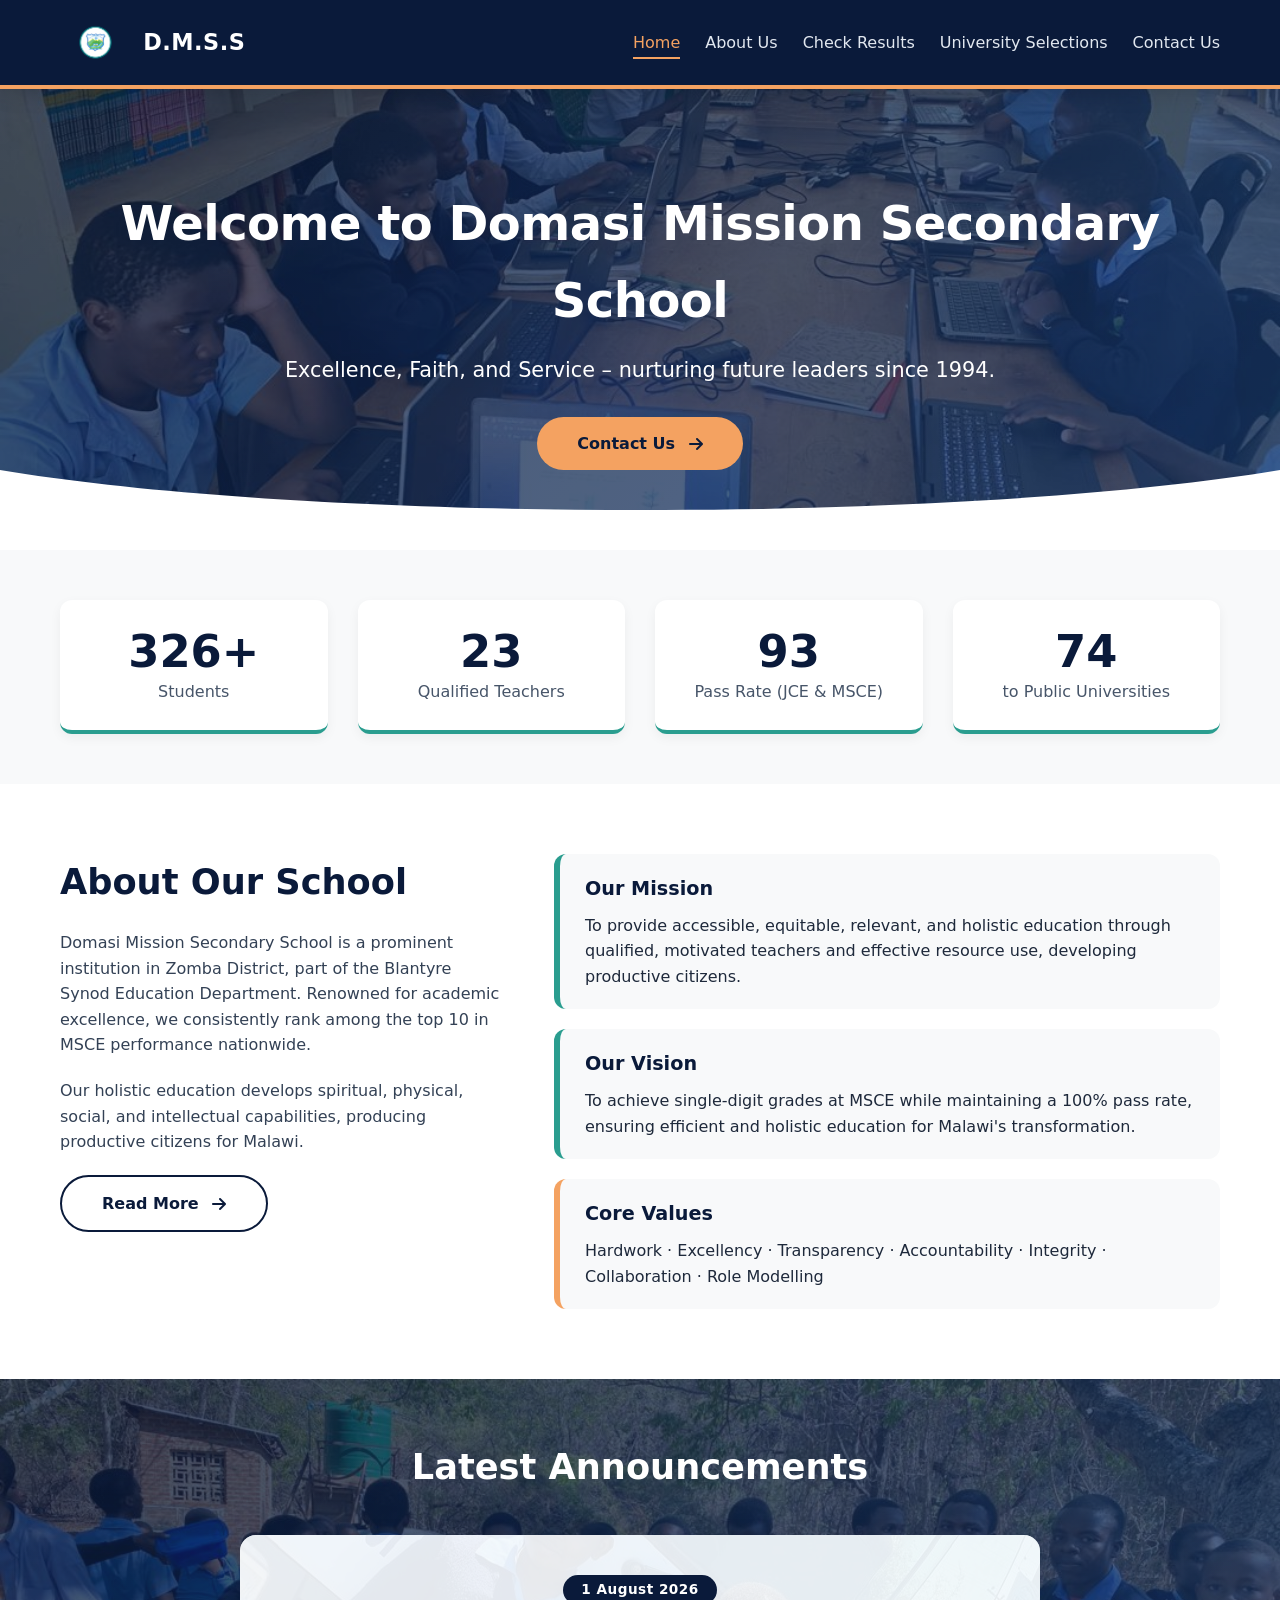
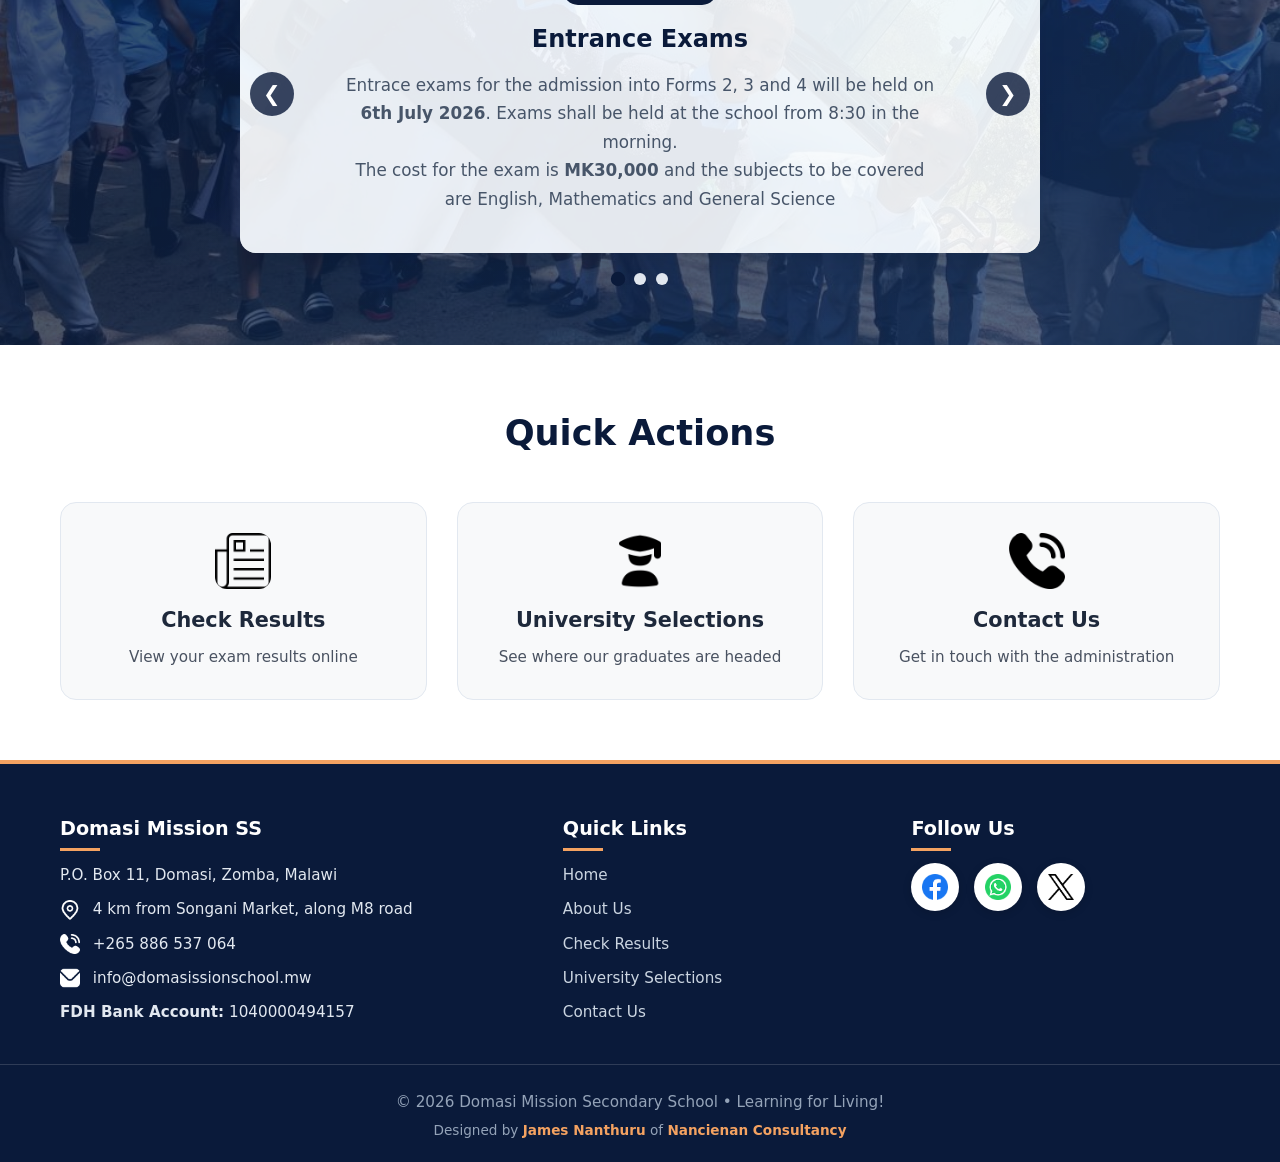
==== commit a7266c73: "Added student images to the homepage" ====
--- a/index.html
+++ b/index.html
@@ -45,16 +45,17 @@
         </div>
     </header>
 
-    <!-- HERO BANNER -->
-    <section class="hero">
-        <div class="container hero-content">
-            <h1 class="hero-title">Welcome to Domasi Mission Secondary School</h1>
-            <p class="hero-subtitle">Excellence, Faith, and Service – nurturing future leaders since 1994.</p>
-            <a href="contact.html" class="btn btn-primary">
-                Contact Us <i class="fas fa-arrow-right"></i>
-            </a>
-        </div>
-    </section>
+<!-- HERO BANNER -->
+<section class="hero">
+    <div class="hero-bg"></div>
+    <div class="container hero-content">
+        <h1 class="hero-title">Welcome to Domasi Mission Secondary School</h1>
+        <p class="hero-subtitle">Excellence, Faith, and Service – nurturing future leaders since 1994.</p>
+        <a href="contact.html" class="btn btn-primary">
+            Contact Us <i class="fas fa-arrow-right"></i>
+        </a>
+    </div>
+</section>
 
     <!-- QUICK STATS (Animated) -->
     <section class="stats" id="stats-section">
--- a/styles/styles.css
+++ b/styles/styles.css
@@ -2544,3 +2544,131 @@
     }
 }
 
+/* ===== HERO WITH BACKGROUND IMAGE ===== */
+.hero {
+    position: relative;
+    background: linear-gradient(135deg, #0a1a3a 0%, #1a3a6a 100%);
+    color: #fff;
+    padding: 100px 0 80px;
+    text-align: center;
+    overflow: hidden;
+}
+
+/* Background image with low opacity */
+.hero::before {
+    content: '';
+    position: absolute;
+    top: 0;
+    left: 0;
+    right: 0;
+    bottom: 0;
+    background-image: url('../images/library.jpeg'); /* Path goes up one level to root */
+    background-size: cover;
+    background-position: center;
+    opacity: 0.25;
+    z-index: 0;
+    pointer-events: none;
+}
+
+.hero-content {
+    position: relative;
+    z-index: 1;
+}
+
+/* Keep the wave shape */
+.hero::after {
+    content: '';
+    position: absolute;
+    bottom: 0;
+    left: 0;
+    right: 0;
+    height: 80px;
+    background: url("data:image/svg+xml,%3Csvg xmlns='http://www.w3.org/2000/svg' viewBox='0 0 1200 120' preserveAspectRatio='none'%3E%3Cpath d='M0,0 C300,80 900,80 1200,0 L1200,120 L0,120Z' fill='%23ffffff'/%3E%3C/svg%3E") no-repeat bottom;
+    background-size: 100% 100%;
+    z-index: 1;
+}
+
+/* ===== NEWS SECTION WITH HERO-STYLE BLUE EFFECT ===== */
+.news {
+    position: relative;
+    background: linear-gradient(135deg, #0a1a3a 0%, #1a3a6a 100%); /* Same gradient as hero */
+    color: #ffffff; /* White text for better contrast on dark background */
+    padding: 60px 0;
+    overflow: hidden;
+}
+
+/* Background image with low opacity (same effect as hero) */
+.news::before {
+    content: '';
+    position: absolute;
+    top: 0;
+    left: 0;
+    right: 0;
+    bottom: 0;
+    background-image: url('../images/domasi.jpeg');
+    background-size: cover;
+    background-position: center;
+    background-repeat: no-repeat;
+    opacity: 0.25; /* Match hero opacity (was 0.25 in hero) */
+    z-index: 0;
+    pointer-events: none;
+}
+
+.news .container {
+    position: relative;
+    z-index: 1;
+}
+
+/* Make the heading white to match hero style */
+.news h2 {
+    color: #ffffff;
+    text-align: center;
+    font-size: 2.2rem;
+    margin-bottom: 40px;
+}
+
+/* ===== NEWS CAROUSEL WITH BACKGROUND IMAGE ===== */
+.news-carousel-container {
+    position: relative;
+    max-width: 800px;
+    margin: 0 auto;
+    overflow: hidden;
+    border-radius: 16px;
+    box-shadow: 0 8px 30px rgba(0, 0, 0, 0.08);
+    background-color: #eef4f8; /* Light background color */
+}
+
+/* Background image behind the carousel */
+.news-carousel-container::before {
+    content: '';
+    position: absolute;
+    top: 0;
+    left: 0;
+    right: 0;
+    bottom: 0;
+    background-image: url('../images/students.jpeg');
+    background-size: cover;
+    background-position: center;
+    background-repeat: no-repeat;
+    opacity: 0.15;
+    z-index: 0;
+    pointer-events: none;
+    border-radius: 16px;
+}
+
+.news-carousel {
+    display: flex;
+    transition: transform 0.8s ease-in-out;
+    background: rgba(255, 255, 255, 0.50); /* Semi-transparent white to let background show through */
+    position: relative;
+    z-index: 1;
+}
+
+.news-slide {
+    min-width: 100%;
+    padding: 40px 50px;
+    text-align: center;
+    background: transparent; /* Remove solid background to show carousel background */
+}
+
+/* Keep the rest of your carousel styles unchanged */
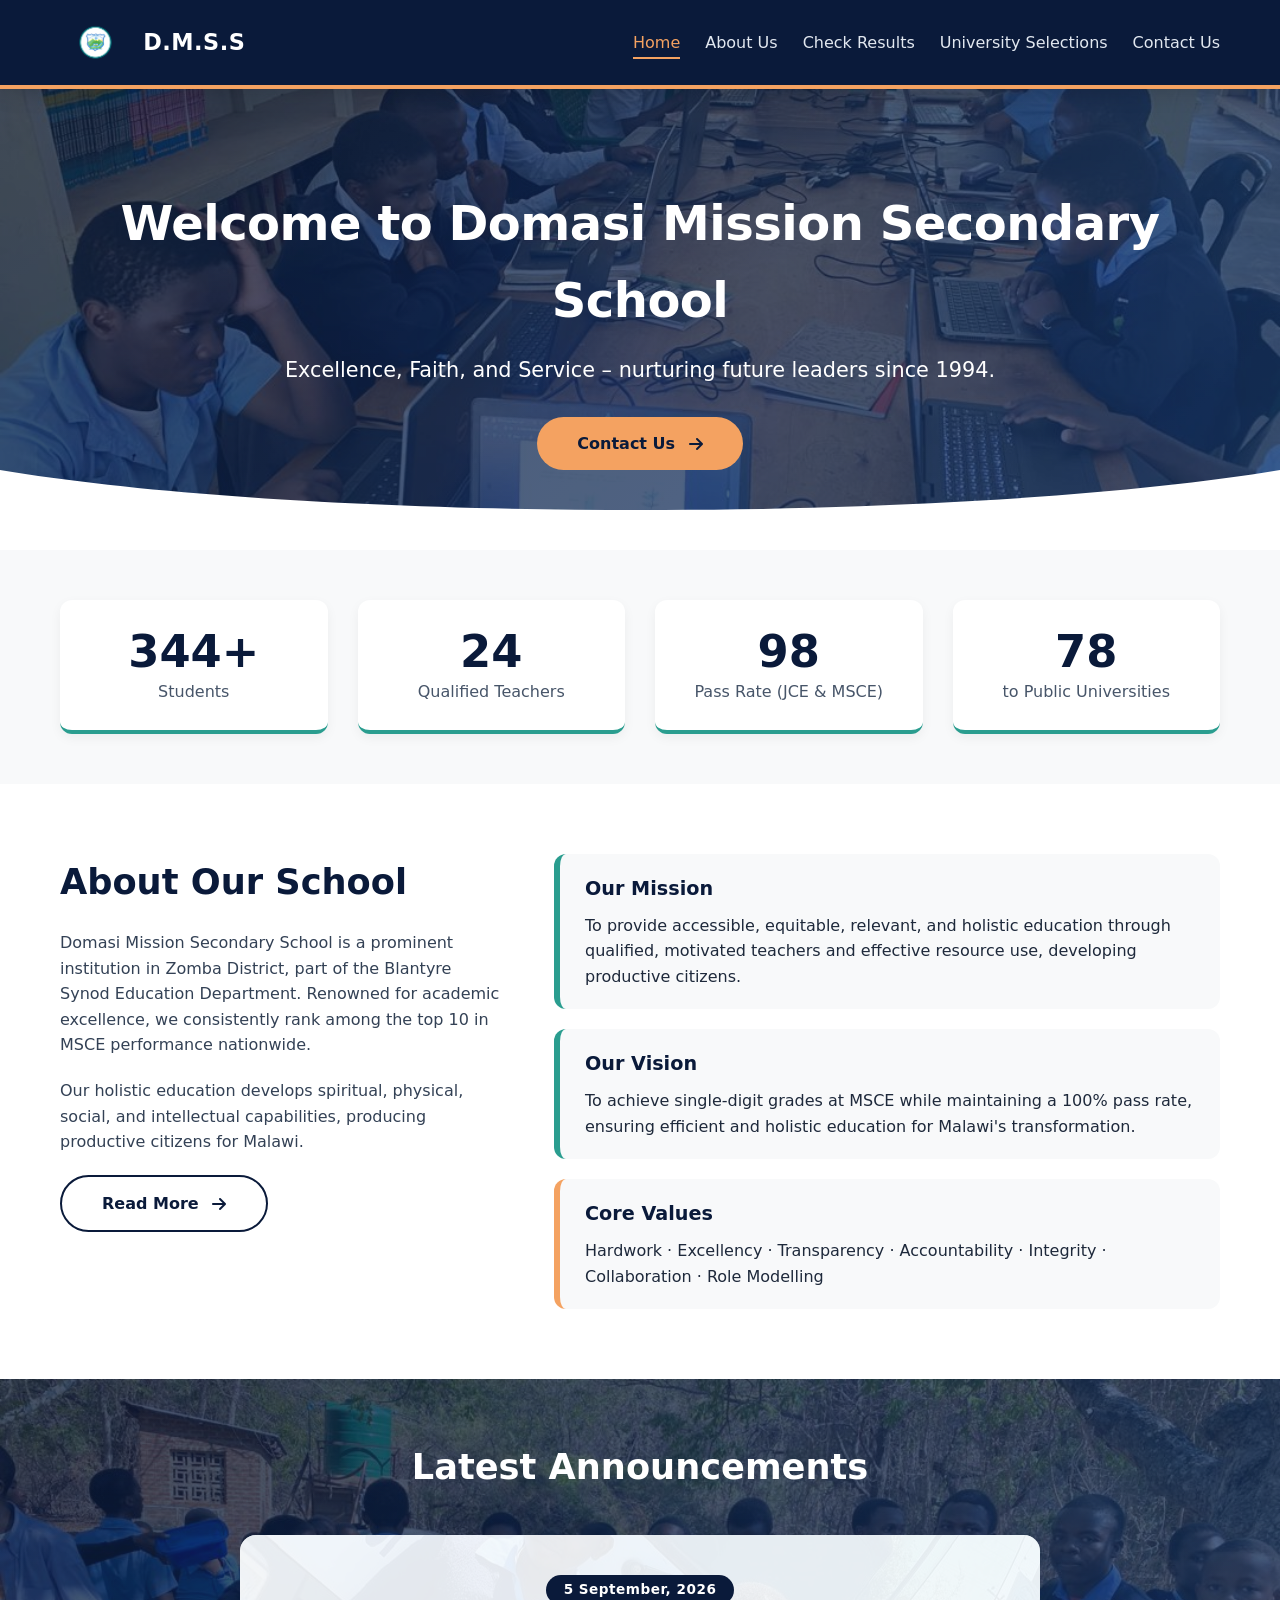
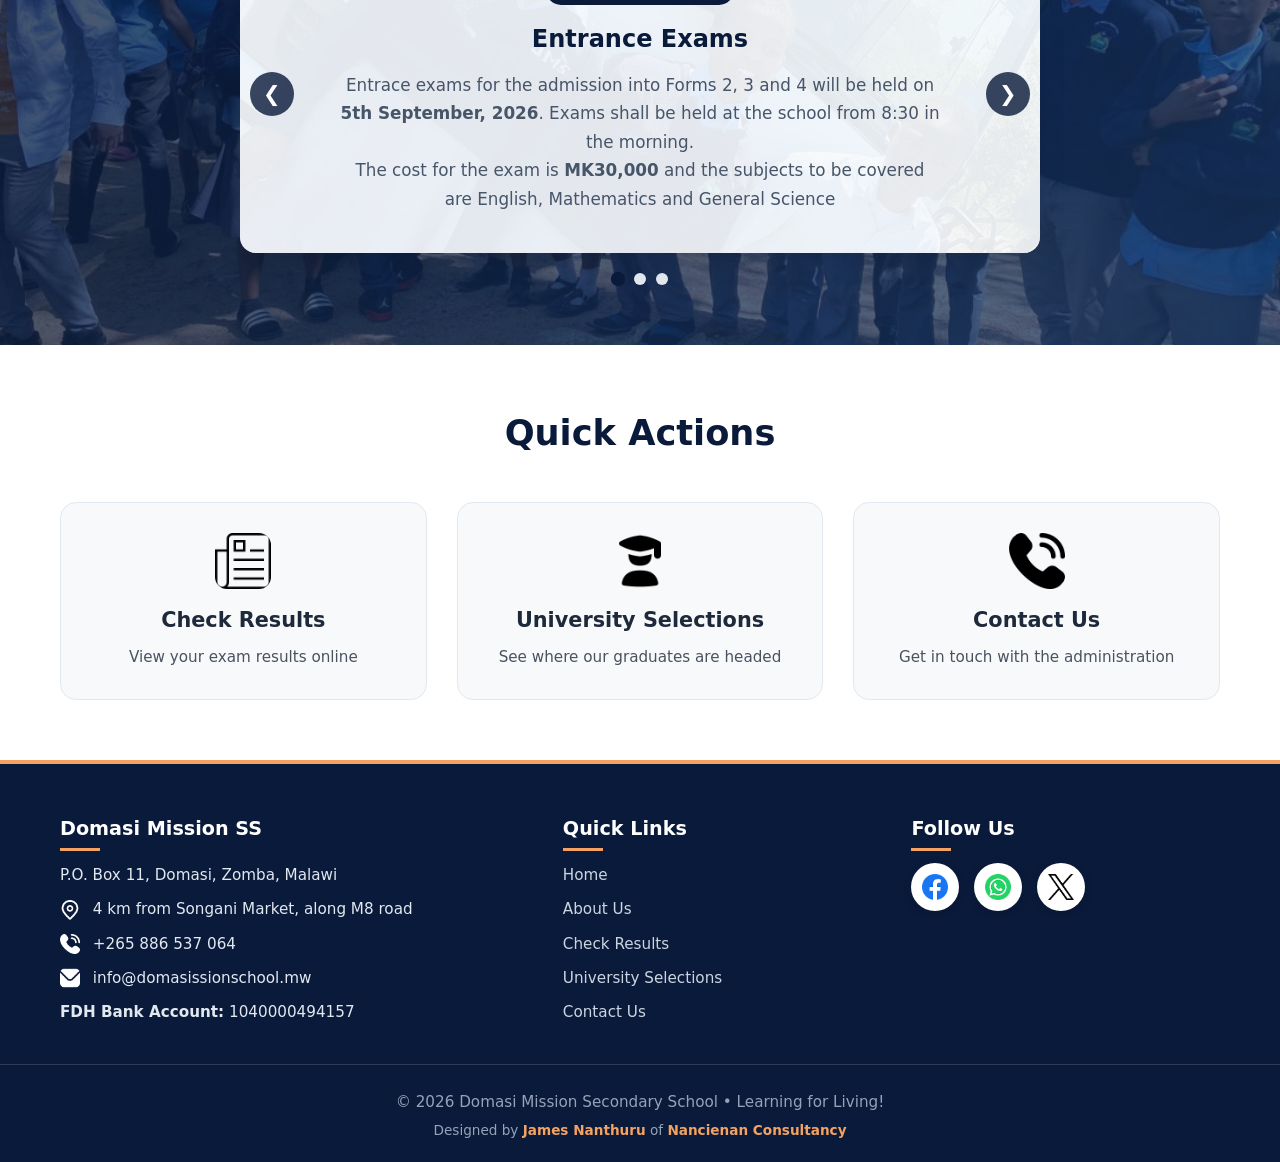
==== commit 319272dd: "Add 200 student result PDF files" ====
--- a/index.html
+++ b/index.html
@@ -122,9 +122,9 @@
                 <div class="news-carousel" id="newsCarousel">
 
                     <div class="news-slide">
-                        <span class="news-date">1 August 2026</span>
+                        <span class="news-date">5 September, 2026</span>
                         <h3>Entrance Exams</h3>
-                        <p>Entrace exams for the admission into Forms 2, 3 and 4 will be held on <strong>6th July 2026</strong>. Exams shall be held at the school from 8:30 in the morning.</p>
+                        <p>Entrace exams for the admission into Forms 2, 3 and 4 will be held on <strong>5th September, 2026</strong>. Exams shall be held at the school from 8:30 in the morning.</p>
                         <p>The cost for the exam is <strong>MK30,000</strong> and the subjects to be covered are English, Mathematics and General Science</p>
                     </div>
 
--- a/styles/styles.css
+++ b/styles/styles.css
@@ -154,8 +154,29 @@
         display: block;
     }
 
+    /* Hide hamburger when menu is open (using body class) */
+    body.menu-open .hamburger {
+        display: none !important;
+    }
+
     .close-menu {
         display: block;
+        background: none;
+        border: none;
+        color: #ffffff;
+        font-size: 2rem;
+        cursor: pointer;
+        padding: 10px 20px;
+        transition: all 0.3s ease;
+        position: absolute;
+        top: 15px;
+        right: 20px;
+        z-index: 1002;
+    }
+
+    .close-menu:hover {
+        color: #f4a261;
+        transform: rotate(90deg);
     }
 
     .nav-menu {
@@ -295,6 +316,11 @@
 
     .hamburger {
         font-size: 1.5rem;
+    }
+
+    /* Ensure hamburger is also hidden on very small screens when menu is open */
+    body.menu-open .hamburger {
+        display: none !important;
     }
 }
 
@@ -2671,4 +2697,3 @@
     background: transparent; /* Remove solid background to show carousel background */
 }
 
-/* Keep the rest of your carousel styles unchanged */
